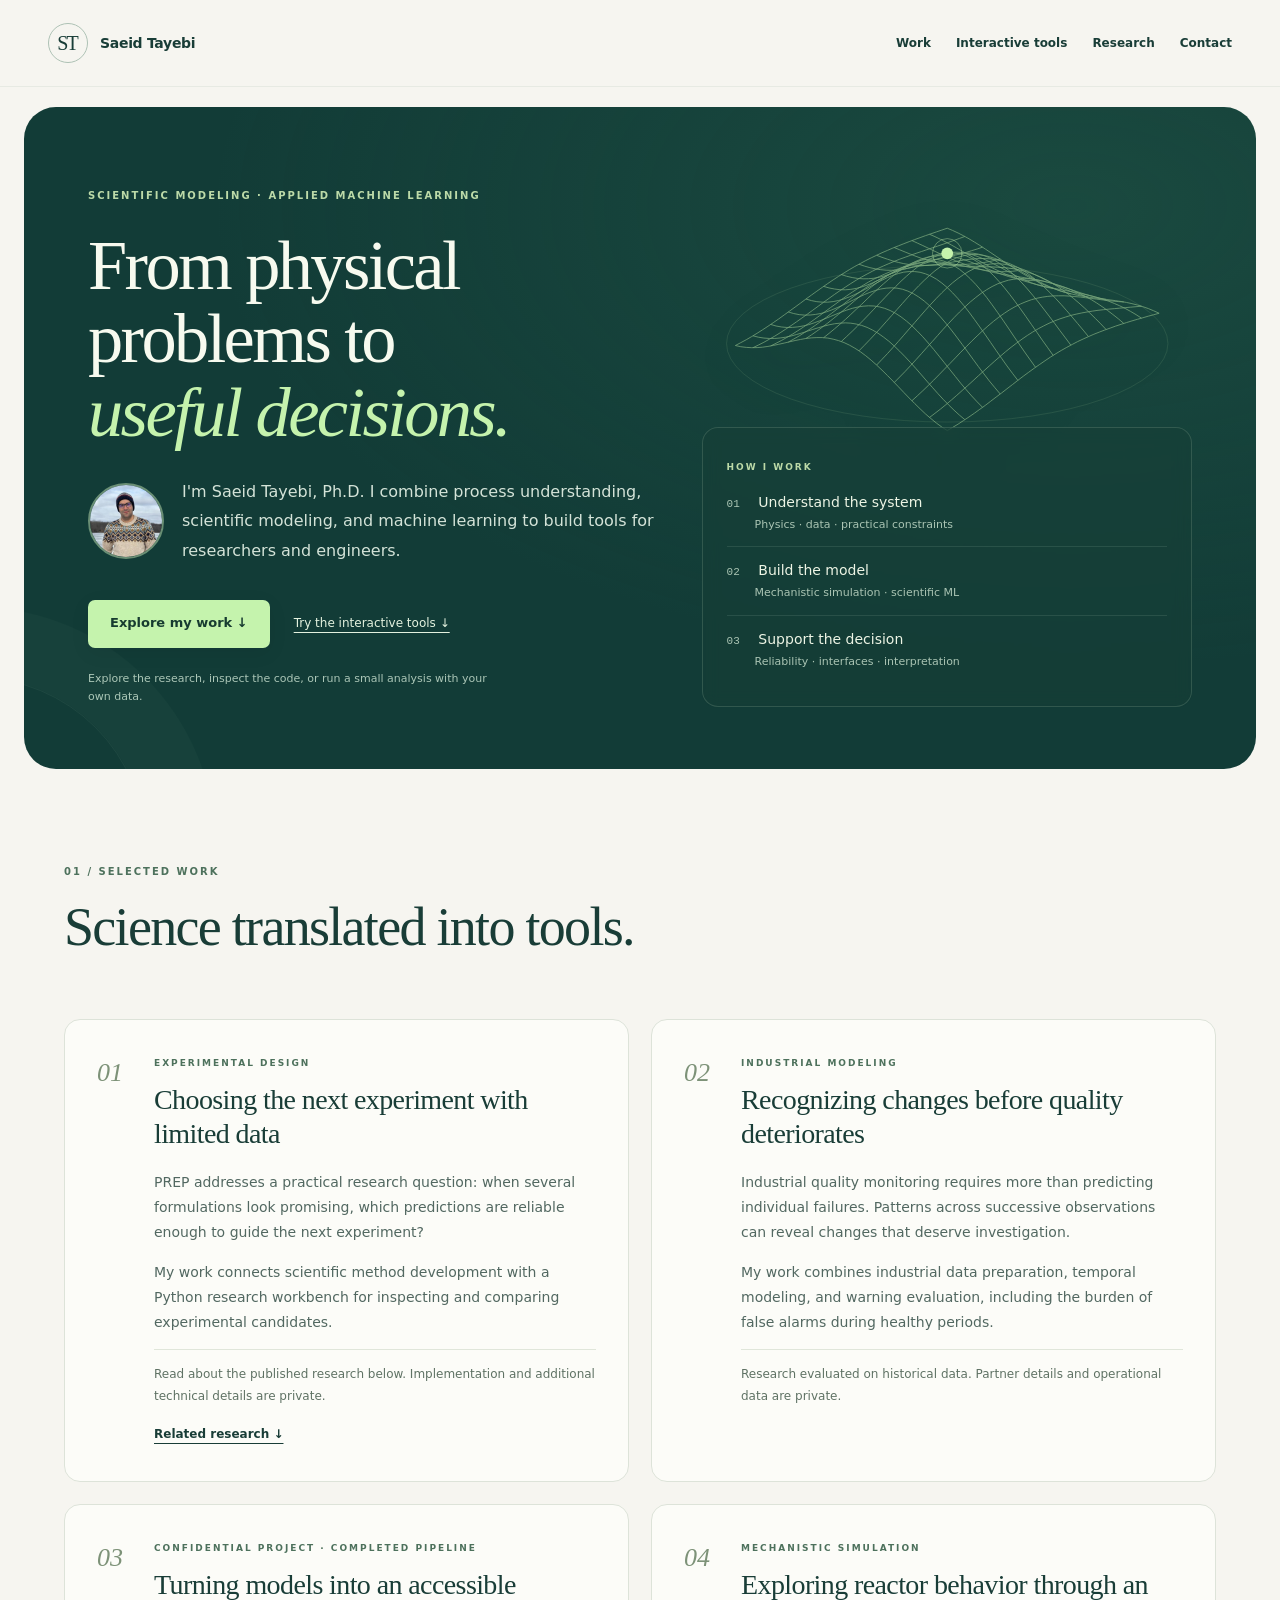
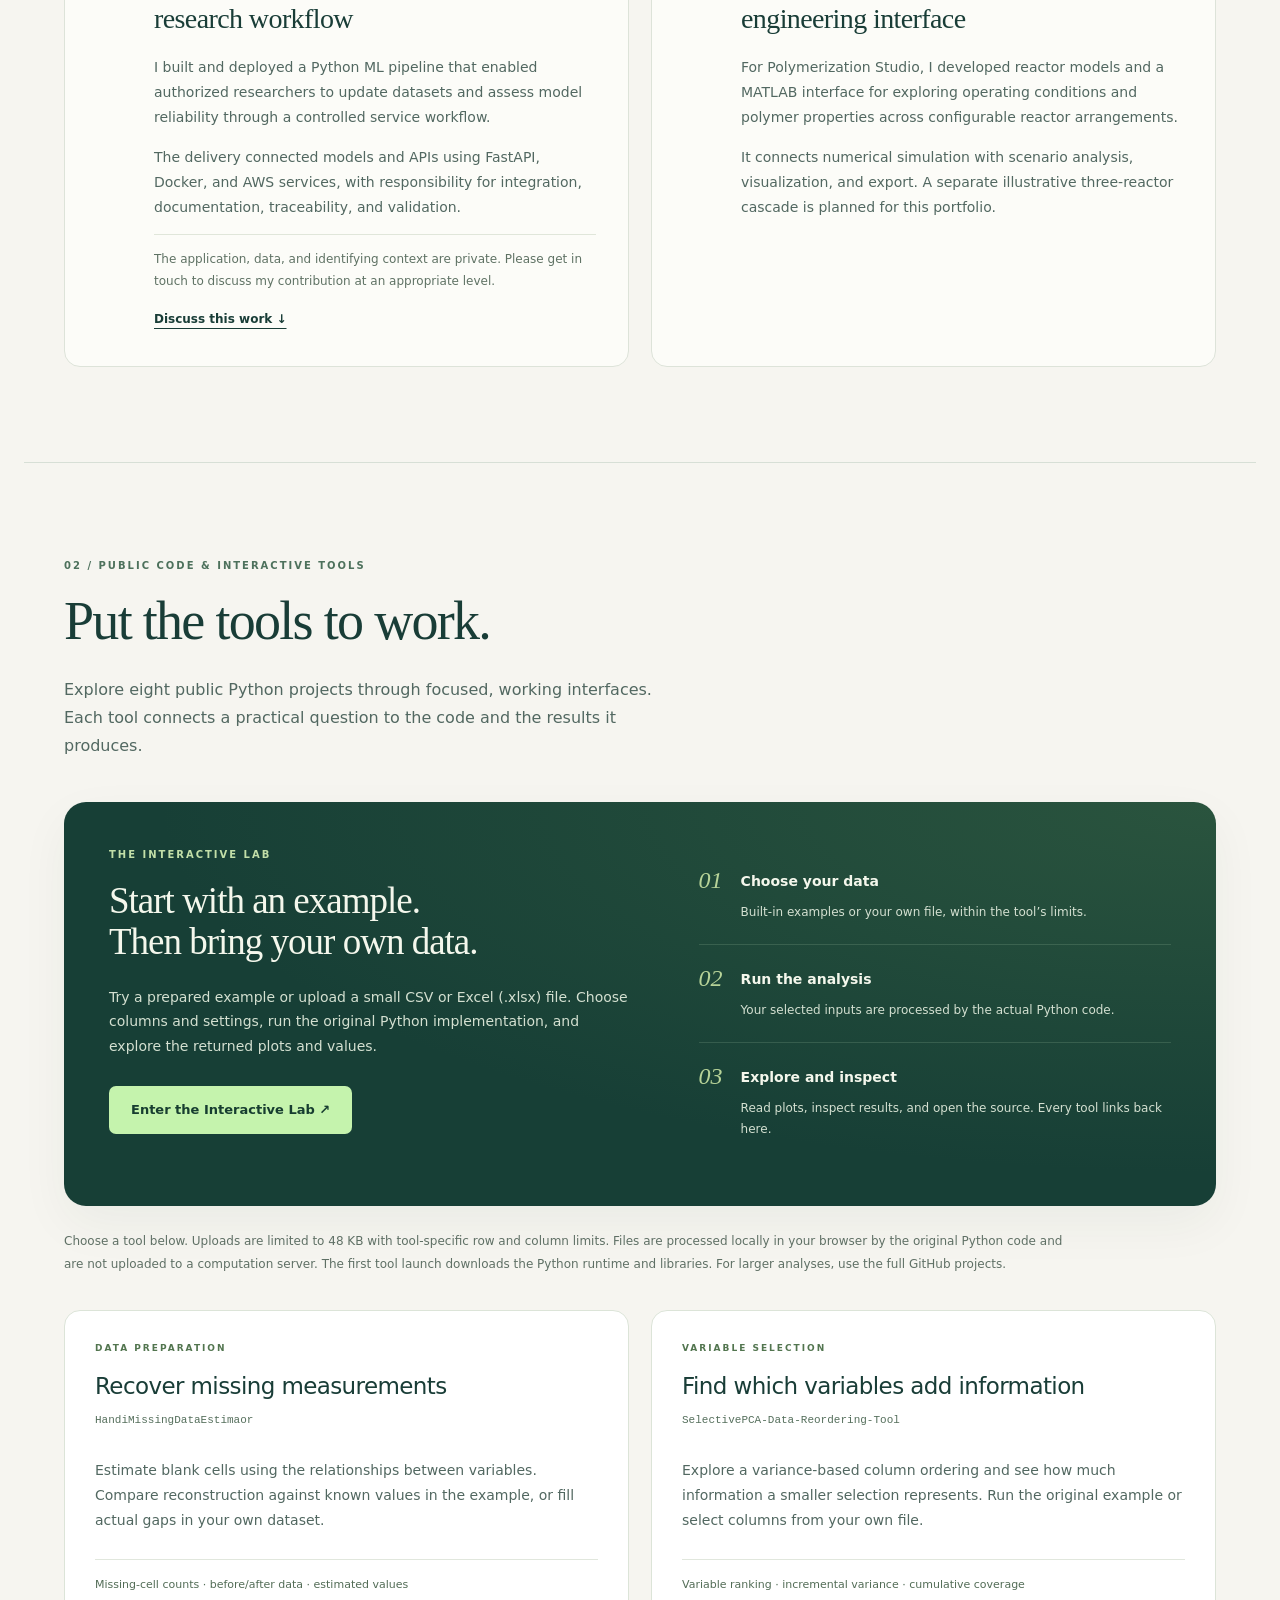
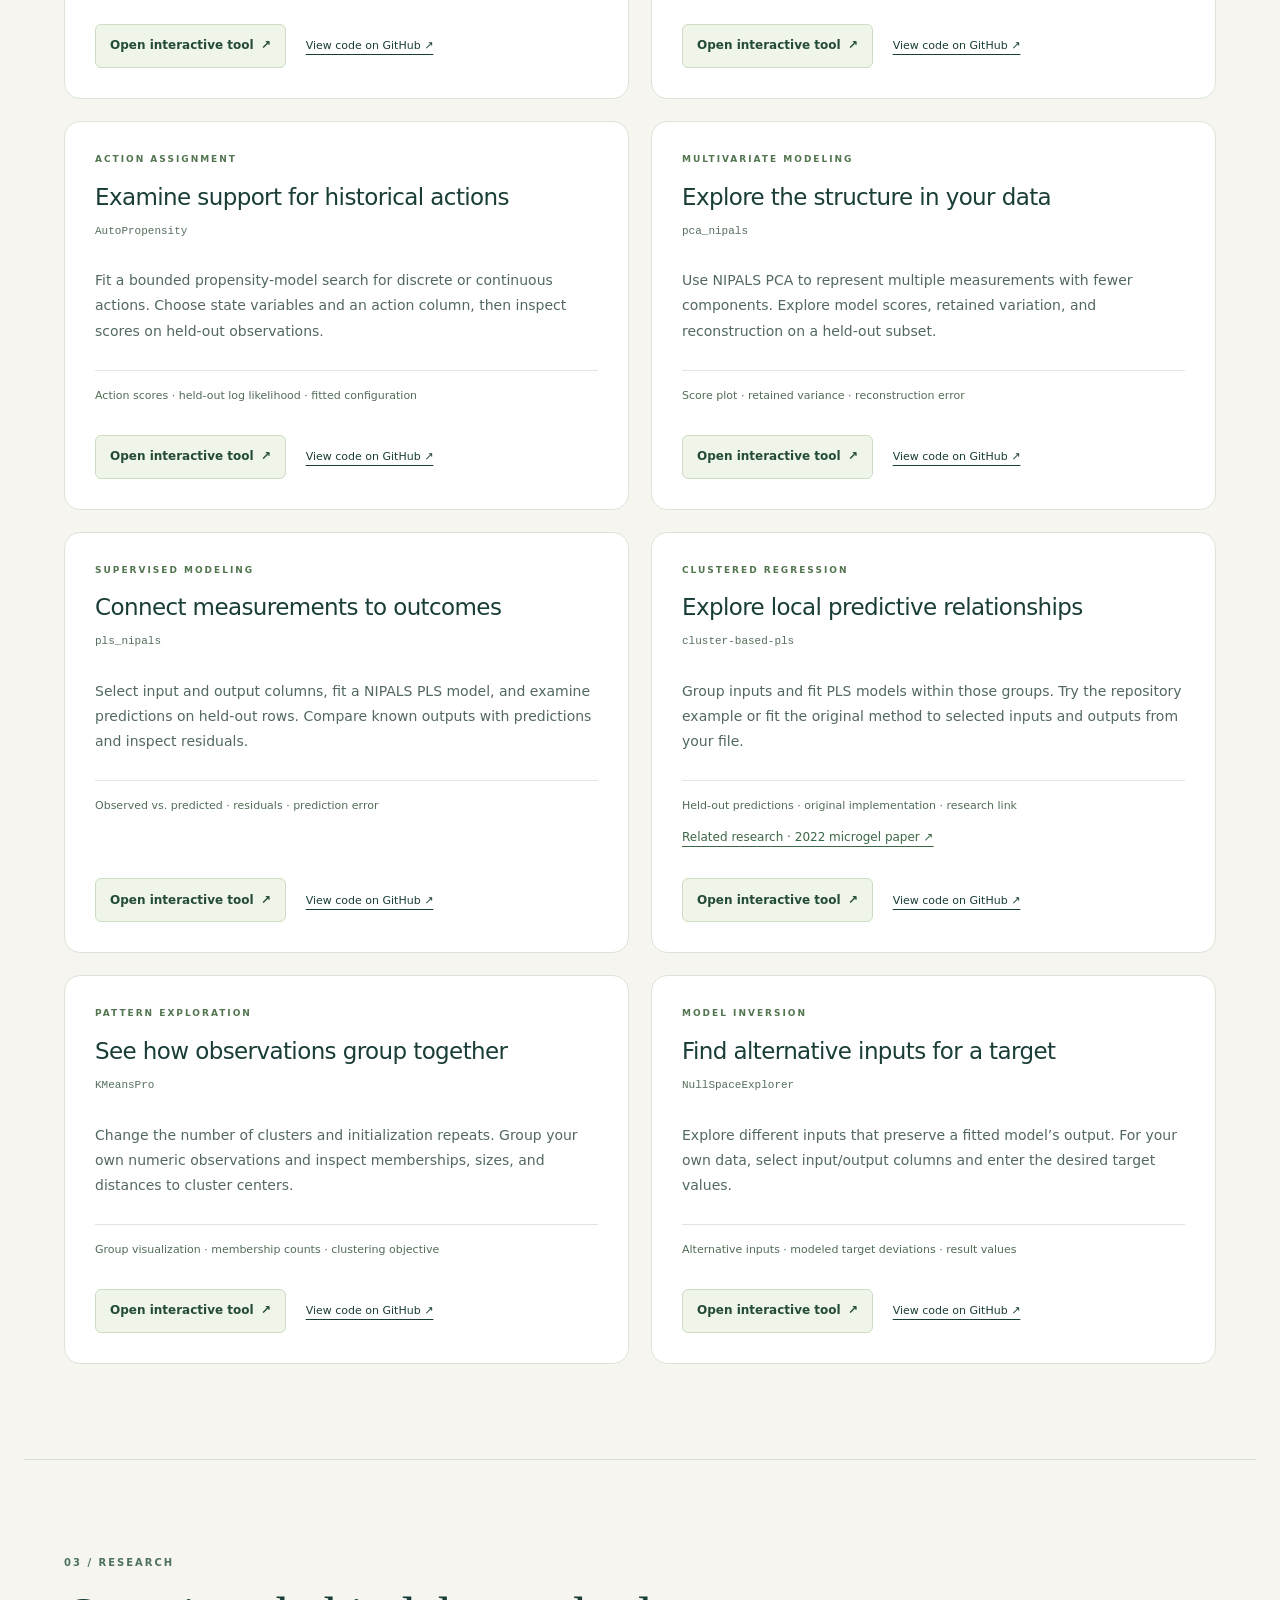
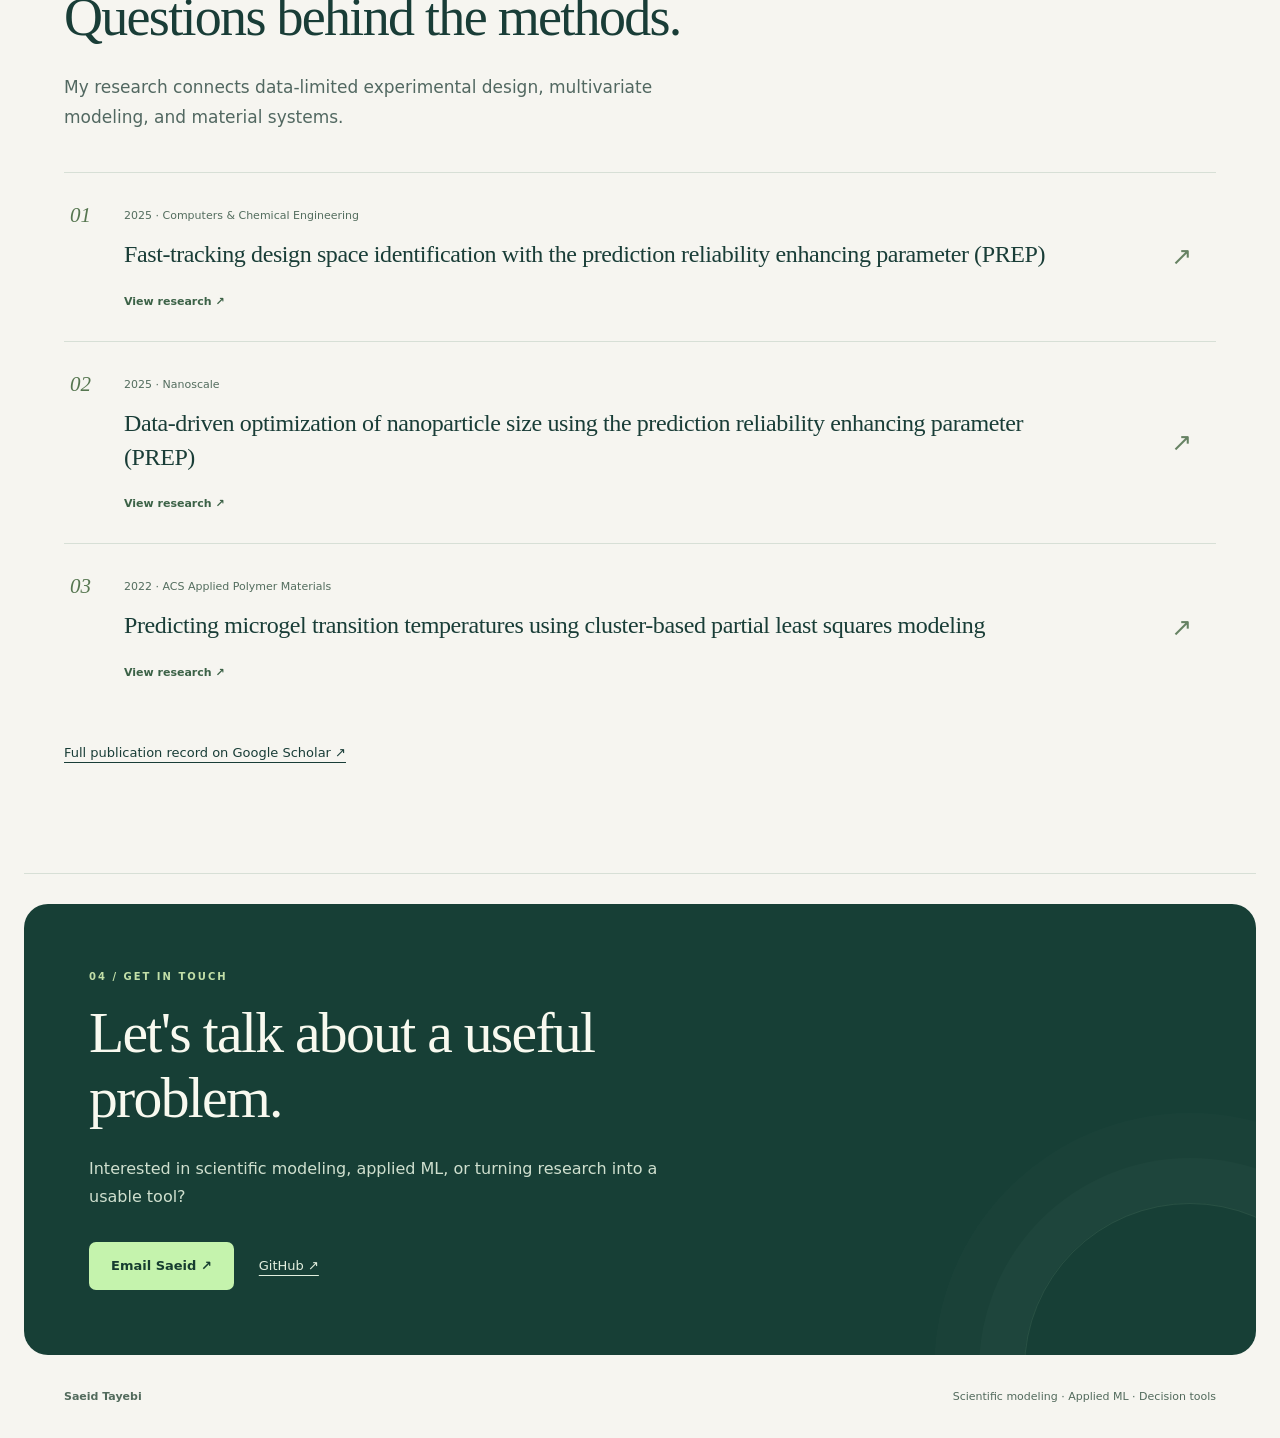
==== index.html @ c01d47ee "Publish portfolio and browser-powered interactive tools" ====
<!doctype html><html lang="en"><head><meta charset="utf-8"><meta name="viewport" content="width=device-width,initial-scale=1"><meta name="description" content="Saeid Tayebi — scientific modeling, applied machine learning, and tools for better research and engineering decisions."><title>Saeid Tayebi | Scientific modeling &amp; applied ML</title><link rel="canonical" href="https://saeid-tayebi.github.io/"><meta property="og:title" content="Saeid Tayebi | Scientific modeling &amp; applied ML"><meta property="og:description" content="Scientific modeling, applied machine learning, and interactive research tools."><meta property="og:image" content="https://saeid-tayebi.github.io/portrait.png"><meta property="og:type" content="website"><meta name="theme-color" content="#123c37"><link rel="stylesheet" href="style.css"><script src="design.js" defer></script></head><body><div class="reading-progress" aria-hidden="true"></div><a class="skip" href="#main">Skip to content</a><header><a class="wordmark" href="#"><span class="monogram">ST</span><span>Saeid Tayebi</span></a><nav aria-label="Main navigation"><a href="#work">Work</a><a href="#code">Interactive tools</a><a href="#research">Research</a><a href="#contact">Contact</a></nav></header><main id="main"><section class="hero"><div><p class="eyebrow">SCIENTIFIC MODELING · APPLIED MACHINE LEARNING</p><h1>From physical<br>problems to<br><em>useful decisions.</em></h1><div class="intro-with-photo"><img class="portrait" src="portrait.png" width="76" height="76" alt="Saeid Tayebi"><p class="intro">I'm Saeid Tayebi, Ph.D. I combine process understanding, scientific modeling, and machine learning to build tools for researchers and engineers.</p></div><div class="actions"><a class="button" href="#work">Explore my work ↓</a><a class="secondary-action" href="#code">Try the interactive tools ↓</a></div><p class="hero-detail">Explore the research, inspect the code, or run a small analysis with your own data.</p></div><div class="hero-visual"><svg class="model-art" viewBox="0 0 500 280" fill="none" aria-hidden="true"><ellipse cx="250" cy="180" rx="225" ry="80" stroke="currentColor" opacity=".10"/><g stroke="currentColor" stroke-width=".8" opacity=".55"><polyline points="250.0,62.4 244.5,64.3 238.9,66.2 233.4,68.1 227.8,70.0 222.3,72.0 216.8,74.0 211.2,76.1 205.7,78.2 200.2,80.4 194.6,82.6 189.1,85.0 183.5,87.4 178.0,90.0 172.5,92.6 166.9,95.4 161.4,98.4 155.8,101.4 150.3,104.6 144.8,108.0 139.2,111.5 133.7,115.1 128.2,118.8 122.6,122.7 117.1,126.6 111.5,130.6 106.0,134.6 100.5,138.7 94.9,142.8 89.4,146.8 83.8,150.8 78.3,154.8 72.8,158.6 67.2,162.4 61.7,166.0 56.2,169.5 50.6,172.9 45.1,176.1 39.5,179.1 34.0,182.0"/><polyline points="268.0,70.8 262.5,72.8 256.9,74.8 251.4,76.8 245.8,78.7 240.3,80.6 234.8,82.4 229.2,84.3 223.7,86.2 218.2,88.0 212.6,90.0 207.1,92.0 201.5,94.0 196.0,96.2 190.5,98.5 184.9,100.9 179.4,103.4 173.8,106.2 168.3,109.1 162.8,112.1 157.2,115.4 151.7,118.8 146.2,122.4 140.6,126.1 135.1,129.9 129.5,133.9 124.0,137.9 118.5,141.9 112.9,146.0 107.4,150.0 101.8,154.0 96.3,157.9 90.8,161.7 85.2,165.4 79.7,169.0 74.2,172.4 68.6,175.6 63.1,178.7 57.5,181.5 52.0,184.2"/><polyline points="286.0,81.7 280.5,83.6 274.9,85.3 269.4,87.0 263.8,88.5 258.3,89.9 252.8,91.2 247.2,92.5 241.7,93.6 236.2,94.8 230.6,96.0 225.1,97.2 219.5,98.4 214.0,99.8 208.5,101.3 202.9,102.9 197.4,104.7 191.8,106.8 186.3,109.1 180.8,111.6 175.2,114.3 169.7,117.3 164.2,120.6 158.6,124.0 153.1,127.6 147.5,131.4 142.0,135.3 136.5,139.4 130.9,143.4 125.4,147.5 119.8,151.6 114.3,155.6 108.8,159.5 103.2,163.3 97.7,166.9 92.2,170.4 86.6,173.7 81.1,176.8 75.5,179.7 70.0,182.4"/><polyline points="304.0,93.8 298.5,95.2 292.9,96.4 287.4,97.4 281.8,98.1 276.3,98.7 270.8,99.1 265.2,99.4 259.7,99.5 254.2,99.6 248.6,99.6 243.1,99.7 237.5,99.8 232.0,100.1 226.5,100.5 220.9,101.1 215.4,102.0 209.8,103.2 204.3,104.6 198.8,106.4 193.2,108.6 187.7,111.1 182.2,113.9 176.6,117.0 171.1,120.4 165.5,124.1 160.0,128.0 154.5,132.0 148.9,136.2 143.4,140.5 137.8,144.8 132.3,149.0 126.8,153.2 121.2,157.3 115.7,161.3 110.2,165.1 104.6,168.7 99.1,172.2 93.5,175.4 88.0,178.5"/><polyline points="322.0,105.6 316.5,106.3 310.9,106.7 305.4,106.7 299.8,106.5 294.3,106.0 288.8,105.3 283.2,104.4 277.7,103.4 272.2,102.2 266.6,101.0 261.1,99.9 255.5,98.8 250.0,97.9 244.5,97.1 238.9,96.7 233.4,96.5 227.8,96.8 222.3,97.5 216.8,98.5 211.2,100.1 205.7,102.1 200.2,104.5 194.6,107.4 189.1,110.7 183.5,114.3 178.0,118.3 172.5,122.5 166.9,126.9 161.4,131.5 155.8,136.2 150.3,140.9 144.8,145.6 139.2,150.2 133.7,154.7 128.2,159.1 122.6,163.3 117.1,167.3 111.5,171.2 106.0,174.8"/><polyline points="340.0,115.9 334.5,115.7 328.9,115.2 323.4,114.3 317.8,113.1 312.3,111.6 306.8,109.8 301.2,107.8 295.7,105.7 290.2,103.4 284.6,101.1 279.1,98.9 273.5,96.7 268.0,94.8 262.5,93.1 256.9,91.8 251.4,90.8 245.8,90.4 240.3,90.4 234.8,91.0 229.2,92.1 223.7,93.8 218.2,96.0 212.6,98.8 207.1,102.0 201.5,105.8 196.0,109.9 190.5,114.4 184.9,119.2 179.4,124.2 173.8,129.3 168.3,134.6 162.8,139.9 157.2,145.1 151.7,150.3 146.2,155.4 140.6,160.3 135.1,165.0 129.5,169.6 124.0,174.0"/><polyline points="358.0,123.8 352.5,122.9 346.9,121.6 341.4,120.0 335.8,118.0 330.3,115.7 324.8,113.2 319.2,110.4 313.7,107.5 308.2,104.5 302.6,101.5 297.1,98.6 291.5,95.8 286.0,93.3 280.5,91.1 274.9,89.2 269.4,87.9 263.8,87.0 258.3,86.8 252.8,87.1 247.2,88.1 241.7,89.7 236.2,91.9 230.6,94.7 225.1,98.1 219.5,102.1 214.0,106.5 208.5,111.3 202.9,116.4 197.4,121.9 191.8,127.5 186.3,133.3 180.8,139.1 175.2,145.0 169.7,150.8 164.2,156.5 158.6,162.1 153.1,167.5 147.5,172.8 142.0,177.9"/><polyline points="376.0,129.3 370.5,127.9 364.9,126.2 359.4,124.1 353.8,121.8 348.3,119.1 342.8,116.3 337.2,113.3 331.7,110.2 326.2,107.0 320.6,103.8 315.1,100.8 309.5,98.0 304.0,95.4 298.5,93.2 292.9,91.4 287.4,90.1 281.8,89.3 276.3,89.2 270.8,89.6 265.2,90.8 259.7,92.5 254.2,95.0 248.6,98.0 243.1,101.7 237.5,105.8 232.0,110.5 226.5,115.6 220.9,121.1 215.4,126.9 209.8,132.9 204.3,139.1 198.8,145.3 193.2,151.6 187.7,157.8 182.2,164.0 176.6,170.1 171.1,176.0 165.5,181.8 160.0,187.4"/><polyline points="394.0,132.7 388.5,131.2 382.9,129.5 377.4,127.5 371.8,125.2 366.3,122.8 360.8,120.2 355.2,117.5 349.7,114.8 344.2,112.0 338.6,109.4 333.1,106.8 327.5,104.5 322.0,102.5 316.5,100.8 310.9,99.6 305.4,98.8 299.8,98.5 294.3,98.9 288.8,99.8 283.2,101.3 277.7,103.5 272.2,106.3 266.6,109.7 261.1,113.6 255.5,118.0 250.0,122.9 244.5,128.2 238.9,133.9 233.4,139.8 227.8,146.0 222.3,152.3 216.8,158.7 211.2,165.1 205.7,171.5 200.2,177.8 194.6,184.1 189.1,190.2 183.5,196.1 178.0,201.9"/><polyline points="412.0,135.0 406.5,133.9 400.9,132.6 395.4,131.1 389.8,129.5 384.3,127.7 378.8,125.9 373.2,124.0 367.7,122.2 362.2,120.3 356.6,118.6 351.1,117.1 345.5,115.8 340.0,114.7 334.5,114.0 328.9,113.7 323.4,113.8 317.8,114.4 312.3,115.4 306.8,117.1 301.2,119.2 295.7,121.9 290.2,125.1 284.6,128.8 279.1,133.0 273.5,137.6 268.0,142.6 262.5,147.9 256.9,153.6 251.4,159.5 245.8,165.5 240.3,171.7 234.8,177.9 229.2,184.1 223.7,190.3 218.2,196.4 212.6,202.5 207.1,208.4 201.5,214.1 196.0,219.7"/><polyline points="430.0,137.6 424.5,137.2 418.9,136.7 413.4,136.1 407.8,135.4 402.3,134.7 396.8,134.0 391.2,133.3 385.7,132.6 380.2,132.1 374.6,131.6 369.1,131.3 363.5,131.3 358.0,131.4 352.5,131.9 346.9,132.7 341.4,133.8 335.8,135.3 330.3,137.3 324.8,139.6 319.2,142.4 313.7,145.5 308.2,149.1 302.6,153.1 297.1,157.4 291.5,162.1 286.0,167.0 280.5,172.2 274.9,177.6 269.4,183.2 263.8,188.8 258.3,194.6 252.8,200.3 247.2,206.0 241.7,211.7 236.2,217.3 230.6,222.8 225.1,228.1 219.5,233.3 214.0,238.3"/><polyline points="448.0,141.9 442.5,142.4 436.9,142.9 431.4,143.4 425.8,143.9 420.3,144.4 414.8,144.9 409.2,145.5 403.7,146.1 398.2,146.9 392.6,147.8 387.1,148.8 381.5,150.0 376.0,151.3 370.5,153.0 364.9,154.8 359.4,156.9 353.8,159.3 348.3,162.0 342.8,164.9 337.2,168.2 331.7,171.7 326.2,175.5 320.6,179.6 315.1,183.8 309.5,188.3 304.0,193.0 298.5,197.8 292.9,202.8 287.4,207.8 281.8,212.8 276.3,217.9 270.8,222.9 265.2,227.9 259.7,232.8 254.2,237.6 248.6,242.3 243.1,246.8 237.5,251.1 232.0,255.3"/><polyline points="466.0,149.1 460.5,150.6 454.9,152.1 449.4,153.7 443.8,155.3 438.3,156.9 432.8,158.6 427.2,160.4 421.7,162.2 416.2,164.2 410.6,166.2 405.1,168.3 399.5,170.5 394.0,172.9 388.5,175.4 382.9,178.0 377.4,180.9 371.8,183.9 366.3,187.0 360.8,190.3 355.2,193.8 349.7,197.5 344.2,201.3 338.6,205.2 333.1,209.2 327.5,213.3 322.0,217.5 316.5,221.8 310.9,226.1 305.4,230.4 299.8,234.6 294.3,238.8 288.8,243.0 283.2,247.0 277.7,251.0 272.2,254.8 266.6,258.5 261.1,262.1 255.5,265.5 250.0,268.7"/><polyline points="250.0,62.4 255.5,64.7 261.1,67.3 266.6,70.1 272.2,73.2 277.7,76.5 283.2,79.9 288.8,83.6 294.3,87.3 299.8,91.0 305.4,94.8 310.9,98.5 316.5,102.1 322.0,105.6 327.5,109.0 333.1,112.2 338.6,115.2 344.2,118.0 349.7,120.5 355.2,122.8 360.8,124.8 366.3,126.7 371.8,128.2 377.4,129.6 382.9,130.8 388.5,131.8 394.0,132.7 399.5,133.4 405.1,134.1 410.6,134.8 416.2,135.5 421.7,136.3 427.2,137.1 432.8,138.1 438.3,139.3 443.8,140.7 449.4,142.4 454.9,144.3 460.5,146.6 466.0,149.1"/><polyline points="232.0,68.6 237.5,71.0 243.1,73.7 248.6,76.5 254.2,79.5 259.7,82.6 265.2,85.8 270.8,89.0 276.3,92.1 281.8,95.3 287.4,98.3 292.9,101.3 298.5,104.1 304.0,106.7 309.5,109.2 315.1,111.4 320.6,113.5 326.2,115.5 331.7,117.2 337.2,118.8 342.8,120.2 348.3,121.5 353.8,122.7 359.4,123.8 364.9,124.9 370.5,125.9 376.0,126.9 381.5,128.0 387.1,129.1 392.6,130.4 398.2,131.7 403.7,133.2 409.2,135.0 414.8,136.9 420.3,139.1 425.8,141.5 431.4,144.2 436.9,147.2 442.5,150.5 448.0,154.1"/><polyline points="214.0,75.0 219.5,77.5 225.1,80.1 230.6,82.7 236.2,85.4 241.7,88.0 247.2,90.6 252.8,93.1 258.3,95.5 263.8,97.7 269.4,99.7 274.9,101.6 280.5,103.4 286.0,104.9 291.5,106.3 297.1,107.5 302.6,108.6 308.2,109.6 313.7,110.5 319.2,111.4 324.8,112.2 330.3,113.1 335.8,114.1 341.4,115.1 346.9,116.2 352.5,117.5 358.0,118.9 363.5,120.5 369.1,122.3 374.6,124.4 380.2,126.7 385.7,129.3 391.2,132.1 396.8,135.2 402.3,138.6 407.8,142.3 413.4,146.2 418.9,150.4 424.5,154.8 430.0,159.5"/><polyline points="196.0,82.1 201.5,84.4 207.1,86.7 212.6,88.9 218.2,91.1 223.7,93.1 229.2,94.8 234.8,96.4 240.3,97.8 245.8,98.9 251.4,99.8 256.9,100.5 262.5,101.0 268.0,101.3 273.5,101.5 279.1,101.6 284.6,101.7 290.2,101.8 295.7,101.9 301.2,102.1 306.8,102.5 312.3,103.0 317.8,103.8 323.4,104.9 328.9,106.3 334.5,108.0 340.0,110.0 345.5,112.4 351.1,115.1 356.6,118.2 362.2,121.7 367.7,125.4 373.2,129.5 378.8,134.0 384.3,138.7 389.8,143.6 395.4,148.9 400.9,154.3 406.5,159.9 412.0,165.7"/><polyline points="178.0,90.0 183.5,92.1 189.1,94.0 194.6,95.8 200.2,97.3 205.7,98.5 211.2,99.4 216.8,100.0 222.3,100.3 227.8,100.3 233.4,100.0 238.9,99.5 244.5,98.7 250.0,97.9 255.5,96.9 261.1,95.9 266.6,95.0 272.2,94.2 277.7,93.6 283.2,93.3 288.8,93.3 294.3,93.7 299.8,94.5 305.4,95.8 310.9,97.5 316.5,99.7 322.0,102.5 327.5,105.7 333.1,109.4 338.6,113.6 344.2,118.2 349.7,123.2 355.2,128.6 360.8,134.3 366.3,140.3 371.8,146.5 377.4,153.0 382.9,159.5 388.5,166.2 394.0,172.9"/><polyline points="160.0,99.1 165.5,101.0 171.1,102.6 176.6,103.8 182.2,104.7 187.7,105.2 193.2,105.3 198.8,105.0 204.3,104.3 209.8,103.3 215.4,101.9 220.9,100.3 226.5,98.5 232.0,96.6 237.5,94.6 243.1,92.8 248.6,91.1 254.2,89.6 259.7,88.5 265.2,87.8 270.8,87.6 276.3,87.9 281.8,88.8 287.4,90.3 292.9,92.4 298.5,95.2 304.0,98.7 309.5,102.7 315.1,107.3 320.6,112.5 326.2,118.2 331.7,124.3 337.2,130.8 342.8,137.6 348.3,144.7 353.8,151.9 359.4,159.3 364.9,166.8 370.5,174.2 376.0,181.6"/><polyline points="142.0,109.7 147.5,111.4 153.1,112.7 158.6,113.6 164.2,114.0 169.7,113.9 175.2,113.4 180.8,112.4 186.3,110.9 191.8,109.1 197.4,106.9 202.9,104.5 208.5,101.9 214.0,99.3 219.5,96.6 225.1,94.2 230.6,92.0 236.2,90.1 241.7,88.6 247.2,87.7 252.8,87.4 258.3,87.8 263.8,88.8 269.4,90.6 274.9,93.2 280.5,96.5 286.0,100.5 291.5,105.2 297.1,110.5 302.6,116.5 308.2,123.0 313.7,129.9 319.2,137.2 324.8,144.8 330.3,152.6 335.8,160.5 341.4,168.5 346.9,176.5 352.5,184.3 358.0,192.1"/><polyline points="124.0,121.7 129.5,123.3 135.1,124.4 140.6,125.1 146.2,125.2 151.7,124.7 157.2,123.8 162.8,122.3 168.3,120.4 173.8,118.1 179.4,115.5 184.9,112.7 190.5,109.7 196.0,106.7 201.5,103.7 207.1,101.0 212.6,98.6 218.2,96.6 223.7,95.1 229.2,94.2 234.8,93.9 240.3,94.4 245.8,95.7 251.4,97.8 256.9,100.7 262.5,104.3 268.0,108.8 273.5,113.9 279.1,119.7 284.6,126.1 290.2,133.0 295.7,140.4 301.2,148.1 306.8,156.1 312.3,164.2 317.8,172.4 323.4,180.6 328.9,188.6 334.5,196.5 340.0,204.2"/><polyline points="106.0,134.6 111.5,136.2 117.1,137.3 122.6,137.8 128.2,137.8 133.7,137.2 139.2,136.1 144.8,134.5 150.3,132.4 155.8,130.0 161.4,127.3 166.9,124.4 172.5,121.3 178.0,118.3 183.5,115.4 189.1,112.7 194.6,110.4 200.2,108.6 205.7,107.2 211.2,106.6 216.8,106.6 222.3,107.3 227.8,108.9 233.4,111.2 238.9,114.3 244.5,118.3 250.0,122.9 255.5,128.3 261.1,134.3 266.6,140.9 272.2,147.9 277.7,155.4 283.2,163.1 288.8,171.0 294.3,179.0 299.8,187.0 305.4,195.0 310.9,202.8 316.5,210.3 322.0,217.5"/><polyline points="88.0,147.8 93.5,149.4 99.1,150.5 104.6,151.0 110.2,150.9 115.7,150.3 121.2,149.3 126.8,147.7 132.3,145.7 137.8,143.4 143.4,140.9 148.9,138.2 154.5,135.4 160.0,132.7 165.5,130.1 171.1,127.8 176.6,125.9 182.2,124.4 187.7,123.5 193.2,123.2 198.8,123.5 204.3,124.6 209.8,126.5 215.4,129.1 220.9,132.5 226.5,136.6 232.0,141.4 237.5,146.8 243.1,152.8 248.6,159.3 254.2,166.2 259.7,173.4 265.2,180.8 270.8,188.4 276.3,196.0 281.8,203.5 287.4,210.9 292.9,218.1 298.5,224.9 304.0,231.4"/><polyline points="70.0,160.5 75.5,162.1 81.1,163.1 86.6,163.6 92.2,163.5 97.7,163.0 103.2,162.0 108.8,160.7 114.3,158.9 119.8,156.9 125.4,154.7 130.9,152.4 136.5,150.1 142.0,147.9 147.5,145.9 153.1,144.1 158.6,142.8 164.2,141.9 169.7,141.5 175.2,141.7 180.8,142.6 186.3,144.1 191.8,146.3 197.4,149.2 202.9,152.8 208.5,157.1 214.0,161.9 219.5,167.3 225.1,173.1 230.6,179.4 236.2,186.0 241.7,192.8 247.2,199.7 252.8,206.7 258.3,213.6 263.8,220.5 269.4,227.1 274.9,233.4 280.5,239.4 286.0,245.0"/><polyline points="52.0,172.1 57.5,173.5 63.1,174.4 68.6,174.8 74.2,174.8 79.7,174.3 85.2,173.5 90.8,172.3 96.3,170.8 101.8,169.2 107.4,167.4 112.9,165.6 118.5,163.9 124.0,162.3 129.5,160.9 135.1,159.8 140.6,159.2 146.2,158.9 151.7,159.2 157.2,160.1 162.8,161.5 168.3,163.5 173.8,166.2 179.4,169.4 184.9,173.3 190.5,177.6 196.0,182.5 201.5,187.8 207.1,193.5 212.6,199.4 218.2,205.6 223.7,211.9 229.2,218.3 234.8,224.6 240.3,230.8 245.8,236.8 251.4,242.5 256.9,247.9 262.5,253.0 268.0,257.6"/><polyline points="34.0,182.0 39.5,183.2 45.1,183.9 50.6,184.2 56.2,184.1 61.7,183.7 67.2,182.9 72.8,181.9 78.3,180.7 83.8,179.5 89.4,178.2 94.9,176.9 100.5,175.8 106.0,174.8 111.5,174.2 117.1,173.9 122.6,173.9 128.2,174.4 133.7,175.5 139.2,177.0 144.8,179.0 150.3,181.6 155.8,184.7 161.4,188.3 166.9,192.4 172.5,197.0 178.0,201.9 183.5,207.1 189.1,212.6 194.6,218.2 200.2,224.0 205.7,229.8 211.2,235.5 216.8,241.1 222.3,246.5 227.8,251.7 233.4,256.5 238.9,261.0 244.5,265.1 250.0,268.7"/></g><circle cx="250" cy="88" r="6" fill="currentColor"/><circle cx="250" cy="88" r="15" stroke="currentColor" opacity=".4"/></svg><div class="diagram" aria-label="A workflow connecting physical systems, models and decisions"><span class="eyebrow">HOW I WORK</span><div>01 <strong>Understand the system</strong><small>Physics · data · practical constraints</small></div><div>02 <strong>Build the model</strong><small>Mechanistic simulation · scientific ML</small></div><div>03 <strong>Support the decision</strong><small>Reliability · interfaces · interpretation</small></div></div></div></section><section id="work"><div class="section-head"><p class="eyebrow">01 / SELECTED WORK</p><h2>Science translated into tools.</h2></div><article class="case"><div class="case-number">01</div><div><p class="eyebrow">EXPERIMENTAL DESIGN</p><h3>Choosing the next experiment with limited data</h3><p>PREP addresses a practical research question: when several formulations look promising, which predictions are reliable enough to guide the next experiment?</p><p>My work connects scientific method development with a Python research workbench for inspecting and comparing experimental candidates.</p><p class="note">Read about the published research below. Implementation and additional technical details are private.</p><a href="#research">Related research ↓</a></div></article><article class="case"><div class="case-number">02</div><div><p class="eyebrow">INDUSTRIAL MODELING</p><h3>Recognizing changes before quality deteriorates</h3><p>Industrial quality monitoring requires more than predicting individual failures. Patterns across successive observations can reveal changes that deserve investigation.</p><p>My work combines industrial data preparation, temporal modeling, and warning evaluation, including the burden of false alarms during healthy periods.</p><p class="note">Research evaluated on historical data. Partner details and operational data are private.</p></div></article><article class="case"><div class="case-number">03</div><div><p class="eyebrow">CONFIDENTIAL PROJECT · COMPLETED PIPELINE</p><h3>Turning models into an accessible research workflow</h3><p>I built and deployed a Python ML pipeline that enabled authorized researchers to update datasets and assess model reliability through a controlled service workflow.</p><p>The delivery connected models and APIs using FastAPI, Docker, and AWS services, with responsibility for integration, documentation, traceability, and validation.</p><p class="note">The application, data, and identifying context are private. Please get in touch to discuss my contribution at an appropriate level.</p><a href="#contact">Discuss this work ↓</a></div></article><article class="case"><div class="case-number">04</div><div><p class="eyebrow">MECHANISTIC SIMULATION</p><h3>Exploring reactor behavior through an engineering interface</h3><p>For Polymerization Studio, I developed reactor models and a MATLAB interface for exploring operating conditions and polymer properties across configurable reactor arrangements.</p><p>It connects numerical simulation with scenario analysis, visualization, and export. A separate illustrative three-reactor cascade is planned for this portfolio.</p></div></article></section><section id="code">
<div class="section-head"><p class="eyebrow">02 / PUBLIC CODE & INTERACTIVE TOOLS</p><h2>Put the tools to work.</h2><p>Explore eight public Python projects through focused, working interfaces. Each tool connects a practical question to the code and the results it produces.</p></div>
<div class="lab-intro"><div><p class="eyebrow">THE INTERACTIVE LAB</p><h3>Start with an example.<br>Then bring your own data.</h3><p>Try a prepared example or upload a small CSV or Excel (.xlsx) file. Choose columns and settings, run the original Python implementation, and explore the returned plots and values.</p><a class="button" href="lab.html?tool=missing">Enter the Interactive Lab ↗</a></div><ol class="lab-steps"><li><span>01</span><div><strong>Choose your data</strong><p>Built-in examples or your own file, within the tool’s limits.</p></div></li><li><span>02</span><div><strong>Run the analysis</strong><p>Your selected inputs are processed by the actual Python code.</p></div></li><li><span>03</span><div><strong>Explore and inspect</strong><p>Read plots, inspect results, and open the source. Every tool links back here.</p></div></li></ol></div>
<p class="tools-guidance">Choose a tool below. Uploads are limited to 48 KB with tool-specific row and column limits. Files are processed locally in your browser by the original Python code and are not uploaded to a computation server. The first tool launch downloads the Python runtime and libraries. For larger analyses, use the full GitHub projects.</p>
<div class="repo-grid"><article class="repo" id="tool-missing">
 <span class="eyebrow">DATA PREPARATION</span><h3>Recover missing measurements</h3>
 <p class="repo-name">HandiMissingDataEstimaor</p><p>Estimate blank cells using the relationships between variables. Compare reconstruction against known values in the example, or fill actual gaps in your own dataset.</p>
 <p class="tool-outputs">Missing-cell counts · before/after data · estimated values</p>
 <div class="repo-actions"><a class="demo-link" href="lab.html?tool=missing">Open interactive tool <span aria-hidden="true">↗</span><span class="sr-only">: HandiMissingDataEstimaor</span></a>
 <a class="repo-source" href="https://github.com/Saeid-Tayebi/HandiMissingDataEstimaor">View code on GitHub ↗</a></div></article><article class="repo" id="tool-ordering">
 <span class="eyebrow">VARIABLE SELECTION</span><h3>Find which variables add information</h3>
 <p class="repo-name">SelectivePCA-Data-Reordering-Tool</p><p>Explore a variance-based column ordering and see how much information a smaller selection represents. Run the original example or select columns from your own file.</p>
 <p class="tool-outputs">Variable ranking · incremental variance · cumulative coverage</p>
 <div class="repo-actions"><a class="demo-link" href="lab.html?tool=ordering">Open interactive tool <span aria-hidden="true">↗</span><span class="sr-only">: SelectivePCA-Data-Reordering-Tool</span></a>
 <a class="repo-source" href="https://github.com/Saeid-Tayebi/SelectivePCA-Data-Reordering-Tool">View code on GitHub ↗</a></div></article><article class="repo" id="tool-propensity">
 <span class="eyebrow">ACTION ASSIGNMENT</span><h3>Examine support for historical actions</h3>
 <p class="repo-name">AutoPropensity</p><p>Fit a bounded propensity-model search for discrete or continuous actions. Choose state variables and an action column, then inspect scores on held-out observations.</p>
 <p class="tool-outputs">Action scores · held-out log likelihood · fitted configuration</p>
 <div class="repo-actions"><a class="demo-link" href="lab.html?tool=propensity">Open interactive tool <span aria-hidden="true">↗</span><span class="sr-only">: AutoPropensity</span></a>
 <a class="repo-source" href="https://github.com/Saeid-Tayebi/AutoPropensity">View code on GitHub ↗</a></div></article><article class="repo" id="tool-pca">
 <span class="eyebrow">MULTIVARIATE MODELING</span><h3>Explore the structure in your data</h3>
 <p class="repo-name">pca_nipals</p><p>Use NIPALS PCA to represent multiple measurements with fewer components. Explore model scores, retained variation, and reconstruction on a held-out subset.</p>
 <p class="tool-outputs">Score plot · retained variance · reconstruction error</p>
 <div class="repo-actions"><a class="demo-link" href="lab.html?tool=pca">Open interactive tool <span aria-hidden="true">↗</span><span class="sr-only">: pca_nipals</span></a>
 <a class="repo-source" href="https://github.com/Saeid-Tayebi/pca_nipals">View code on GitHub ↗</a></div></article><article class="repo" id="tool-pls">
 <span class="eyebrow">SUPERVISED MODELING</span><h3>Connect measurements to outcomes</h3>
 <p class="repo-name">pls_nipals</p><p>Select input and output columns, fit a NIPALS PLS model, and examine predictions on held-out rows. Compare known outputs with predictions and inspect residuals.</p>
 <p class="tool-outputs">Observed vs. predicted · residuals · prediction error</p>
 <div class="repo-actions"><a class="demo-link" href="lab.html?tool=pls">Open interactive tool <span aria-hidden="true">↗</span><span class="sr-only">: pls_nipals</span></a>
 <a class="repo-source" href="https://github.com/Saeid-Tayebi/pls_nipals">View code on GitHub ↗</a></div></article><article class="repo" id="tool-clusterpls">
 <span class="eyebrow">CLUSTERED REGRESSION</span><h3>Explore local predictive relationships</h3>
 <p class="repo-name">cluster-based-pls</p><p>Group inputs and fit PLS models within those groups. Try the repository example or fit the original method to selected inputs and outputs from your file.</p>
 <p class="tool-outputs">Held-out predictions · original implementation · research link</p><a class="paper-reference" href="https://scholar.google.ca/citations?view_op=view_citation&amp;hl=en&amp;user=KbM2tm4AAAAJ&amp;citation_for_view=KbM2tm4AAAAJ:d1gkVwhDpl0C">Related research · 2022 microgel paper ↗</a>
 <div class="repo-actions"><a class="demo-link" href="lab.html?tool=clusterpls">Open interactive tool <span aria-hidden="true">↗</span><span class="sr-only">: cluster-based-pls</span></a>
 <a class="repo-source" href="https://github.com/Saeid-Tayebi/cluster-based-pls">View code on GitHub ↗</a></div></article><article class="repo" id="tool-clusters">
 <span class="eyebrow">PATTERN EXPLORATION</span><h3>See how observations group together</h3>
 <p class="repo-name">KMeansPro</p><p>Change the number of clusters and initialization repeats. Group your own numeric observations and inspect memberships, sizes, and distances to cluster centers.</p>
 <p class="tool-outputs">Group visualization · membership counts · clustering objective</p>
 <div class="repo-actions"><a class="demo-link" href="lab.html?tool=clusters">Open interactive tool <span aria-hidden="true">↗</span><span class="sr-only">: KMeansPro</span></a>
 <a class="repo-source" href="https://github.com/Saeid-Tayebi/KMeansPro">View code on GitHub ↗</a></div></article><article class="repo" id="tool-nullspace">
 <span class="eyebrow">MODEL INVERSION</span><h3>Find alternative inputs for a target</h3>
 <p class="repo-name">NullSpaceExplorer</p><p>Explore different inputs that preserve a fitted model’s output. For your own data, select input/output columns and enter the desired target values.</p>
 <p class="tool-outputs">Alternative inputs · modeled target deviations · result values</p>
 <div class="repo-actions"><a class="demo-link" href="lab.html?tool=nullspace">Open interactive tool <span aria-hidden="true">↗</span><span class="sr-only">: NullSpaceExplorer</span></a>
 <a class="repo-source" href="https://github.com/Saeid-Tayebi/NullSpaceExplorer">View code on GitHub ↗</a></div></article></div>
</section><section id="research"><p class="eyebrow">03 / RESEARCH</p><h2>Questions behind the methods.</h2><p class="research-intro">My research connects data-limited experimental design, multivariate modeling, and material systems.</p><a class="paper" href="https://scholar.google.com/citations?view_op=view_citation&hl=en&user=KbM2tm4AAAAJ&citation_for_view=KbM2tm4AAAAJ:zYLM7Y9cAGgC"><span class="paper-index" aria-hidden="true">01</span><span>2025 · Computers & Chemical Engineering</span><h3>Fast-tracking design space identification with the prediction reliability enhancing parameter (PREP)</h3><b>View research ↗</b></a><a class="paper" href="https://scholar.google.com/citations?view_op=view_citation&hl=en&user=KbM2tm4AAAAJ&citation_for_view=KbM2tm4AAAAJ:Y0pCki6q_DkC"><span class="paper-index" aria-hidden="true">02</span><span>2025 · Nanoscale</span><h3>Data-driven optimization of nanoparticle size using the prediction reliability enhancing parameter (PREP)</h3><b>View research ↗</b></a><a class="paper" href="https://scholar.google.com/citations?view_op=view_citation&hl=en&user=KbM2tm4AAAAJ&citation_for_view=KbM2tm4AAAAJ:d1gkVwhDpl0C"><span class="paper-index" aria-hidden="true">03</span><span>2022 · ACS Applied Polymer Materials</span><h3>Predicting microgel transition temperatures using cluster-based partial least squares modeling</h3><b>View research ↗</b></a><p><a href="https://scholar.google.com/citations?user=KbM2tm4AAAAJ&hl=en">Full publication record on Google Scholar ↗</a></p></section><section id="contact" class="contact"><p class="eyebrow">04 / GET IN TOUCH</p><h2>Let's talk about a useful problem.</h2><p>Interested in scientific modeling, applied ML, or turning research into a usable tool?</p><a class="button" href="mailto:tayebis@mcmaster.ca">Email Saeid ↗</a><a href="https://github.com/saeid-tayebi">GitHub ↗</a></section></main><footer><span>Saeid Tayebi</span><span>Scientific modeling · Applied ML · Decision tools</span></footer></body></html>
---- style.css ----
:root{--ink:#193d37;--muted:#526861;--paper:#f6f5f0;--line:#d7dfd6;--mint:#c5f3ad;--green:#184c42;--radius:24px}*{box-sizing:border-box}html{scroll-padding-top:115px}body{margin:0;background:var(--paper);color:var(--ink);font:16px/1.75 system-ui,-apple-system,BlinkMacSystemFont,sans-serif;-webkit-font-smoothing:antialiased}a{color:inherit;text-underline-offset:5px;text-decoration-thickness:1px}a:hover{color:#2d7052}a:focus-visible,button:focus-visible{outline:3px solid #b77036;outline-offset:5px;border-radius:3px}::selection{background:#c5f3ad;color:#153d35}.reading-progress{position:fixed;z-index:20;top:0;left:0;height:3px;width:var(--progress,0%);background:#407d5b;pointer-events:none}.skip{position:fixed;left:-9999px;top:10px;z-index:30}.skip:focus{left:20px;background:white;padding:12px 20px}.sr-only{position:absolute;width:1px;height:1px;overflow:hidden;clip:rect(0,0,0,0);white-space:nowrap}header{position:sticky;top:0;z-index:10;background:#f6f5f0f2;backdrop-filter:blur(16px);display:flex;align-items:center;justify-content:space-between;max-width:1320px;padding:21px 48px;margin:auto;gap:28px;border-bottom:1px solid #d7dfd680}header a{text-decoration:none}.wordmark{display:flex;gap:12px;align-items:center;white-space:nowrap;font-size:14px;font-weight:650;letter-spacing:-.3px}.monogram{display:grid;place-items:center;border:1px solid #adc1b4;border-radius:50%;width:40px;height:40px;font:20px Georgia,serif;letter-spacing:-2px;padding-right:2px}nav{display:flex;gap:25px}nav a{font-size:12px;font-weight:550;min-height:44px;display:flex;align-items:center;position:relative}nav a::after{content:'';height:2px;background:#366b4c;position:absolute;bottom:5px;left:0;right:100%;transition:right .2s}nav a:hover::after,nav a[aria-current]::after{right:0}main{max-width:1320px;padding:20px 24px 0;margin:auto}.hero{border-radius:32px;background:radial-gradient(ellipse at 85% 15%,#2b665150,transparent 58%),#123c37;color:#f7faef;padding:80px 64px 62px;display:grid;grid-template-columns:1.2fr 1fr;gap:25px;align-items:center;overflow:hidden;position:relative}.hero::before{content:'';position:absolute;width:340px;height:340px;border:1px solid #b9e3c011;border-radius:50%;left:-220px;bottom:-250px;box-shadow:0 0 0 70px #b9e3c006;pointer-events:none}.eyebrow{font:650 10px/1.65 system-ui,sans-serif;letter-spacing:2px;color:#4d715c;margin:0 0 16px}.hero .eyebrow{color:#bcdaa8;font-size:10px}h1,h2,h3{font-weight:500;line-height:1.15;letter-spacing:-.8px}h1{font:normal clamp(46px,5.5vw,76px)/1.04 Georgia,serif;letter-spacing:-2.6px;margin:25px 0 28px}h1 em{font-weight:400;color:var(--mint)}h2{font:normal clamp(34px,4.3vw,54px)/1.12 Georgia,serif;letter-spacing:-1.7px;margin:14px 0 25px}h3{font-size:24px}.intro{font-size:16px;line-height:1.85;max-width:510px;color:#d4e3d8}.actions{display:flex;gap:24px;align-items:center;flex-wrap:wrap;margin-top:34px}.button{display:inline-flex;min-height:48px;align-items:center;justify-content:center;background:var(--ink);color:white;padding:12px 22px;border-radius:7px;font-size:13px;font-weight:600;text-decoration:none;transition:background .2s,transform .2s}.button:hover{background:#2d634d;color:white;transform:translateY(-2px)}.hero .button{background:var(--mint);color:#173b30;box-shadow:0 5px 20px #0001}.hero .button:hover{background:#d7ffc7}.secondary-action{color:#e4f2df;font-size:12px;min-height:44px;display:flex;align-items:center}.secondary-action:hover{color:var(--mint)}.hero-detail{font-size:11px;line-height:1.7;color:#abc6b7;margin:22px 0 0;max-width:420px}.hero-visual{align-self:stretch;display:flex;flex-direction:column;justify-content:center;min-width:0}.model-art{width:100%;height:auto;color:#c5f3ad;filter:drop-shadow(0 14px 25px #071f1a90);margin:-20px 0 -15px}.diagram{border:1px solid #c8e0c42a;border-radius:16px;padding:23px 24px;background:#163f3680;backdrop-filter:blur(8px)}.diagram>.eyebrow{font-size:9px;margin-bottom:8px}.diagram>div{font:11px/1.4 ui-monospace,monospace;color:#abc5b4;border-bottom:1px solid #b4d5be20;padding:13px 0}.diagram>div:last-child{border:0}.diagram strong{font:500 14px/1.5 system-ui,sans-serif;color:#edf5e5;margin-left:12px}.diagram small{display:block;font:11px/1.6 system-ui,sans-serif;padding-left:28px;color:#abc5b4;margin-top:3px}main>section:not(.hero){padding:95px 40px;border-bottom:1px solid var(--line)}.section-head{max-width:720px;margin-bottom:42px}.section-head>p:not(.eyebrow){color:var(--muted);max-width:620px;font-size:16px}.case{position:relative;margin:0;padding:34px 32px;background:#fcfcf8;border:1px solid #dde3d9;border-radius:16px;display:grid;grid-template-columns:42px minmax(0,1fr);gap:15px;max-width:none;transition:border-color .2s,box-shadow .2s}.case-number{font:italic 26px Georgia,serif;color:#7d9278;padding-top:4px}.case h3{font:normal 28px/1.2 Georgia,serif;letter-spacing:-.6px;margin:0 0 20px}.case p{font-size:14px;color:var(--muted);line-height:1.8}.case .eyebrow{font-size:9px;color:#4d715c;line-height:1.5;margin-top:3px;margin-bottom:12px}.case .note{font-size:12px;color:#5f7264;padding-top:14px;border-top:1px solid #e0e6da}.case a{font-size:12px;font-weight:650}.case:hover{border-color:#abc0a3;box-shadow:0 8px 28px #183b2a06}#work{display:grid;grid-template-columns:1fr 1fr;gap:22px}#work>.section-head{grid-column:1/-1;margin-bottom:15px}.lab-intro{background:radial-gradient(ellipse at 100% 0,#47744a66,transparent 65%),#173f36;color:#f4f7ec;display:grid;grid-template-columns:1.1fr 1fr;gap:70px;padding:45px;border-radius:22px;margin:0 0 24px;box-shadow:0 18px 50px #1437270d}.lab-intro h3{font:normal 37px/1.12 Georgia,serif;letter-spacing:-1px;margin:15px 0 22px}.lab-intro .eyebrow{color:#c2dfa8}.lab-intro p:not(.eyebrow){font-size:14px;color:#d4e0d1}.lab-intro .button{background:var(--mint);color:#173d30;margin-top:14px}.lab-steps{list-style:none;padding:0;margin:0;align-self:center}.lab-steps li{display:flex;gap:18px;padding:20px 0;border-bottom:1px solid #b6d4b62c}.lab-steps li:last-child{border:0}.lab-steps li>span{font:italic 24px Georgia,serif;color:#b7d398}.lab-steps strong{font-size:14px;font-weight:600}.lab-steps p{font-size:12px!important;margin:7px 0 0;line-height:1.8}.tools-guidance{font-size:12px;color:#5f7065;margin:0 0 35px;max-width:1000px;line-height:1.9}.repo-grid{display:grid;grid-template-columns:1fr 1fr;gap:22px}.repo{background:#fff;border:1px solid #dce4d8;padding:30px;border-radius:16px;display:flex;flex-direction:column;min-width:0;transition:transform .2s,border-color .2s,box-shadow .2s;scroll-margin-top:120px;position:relative}.repo:hover{transform:translateY(-4px);border-color:#a6bd9e;box-shadow:0 15px 35px #163b2b0a}.repo:target{outline:3px solid #a7c891;outline-offset:4px}.repo h3{font-size:23px;line-height:1.25;margin:0 0 10px;letter-spacing:-.6px}.repo .eyebrow{font-size:9px;color:#52754f}.repo .repo-name{font:11px/1.7 ui-monospace,SFMono-Regular,Consolas,monospace;overflow-wrap:anywhere;color:#556f5c;margin:0 0 14px}.repo>p:not(.repo-name){font-size:14px;color:var(--muted);line-height:1.8}.repo .tool-outputs{font-size:11px!important;color:#526c56!important;border-top:1px solid #e1e7dd;padding-top:15px;margin-top:12px}.repo .paper-reference{font-size:12px;margin:0 0 12px;color:#3d6646}.repo-actions{margin-top:auto;padding-top:18px;display:flex;gap:16px 20px;align-items:center;flex-wrap:wrap}.demo-link{background:#eff5e9;color:#234b35;border:1px solid #ccddc1;border-radius:6px;min-height:44px;padding:10px 14px;text-decoration:none;font-weight:650;font-size:12px;display:inline-flex;align-items:center;gap:7px}.demo-link:hover{color:#fff;background:#234b3b;border-color:#234b3b}.repo-source{font-size:11px;min-height:44px;display:inline-flex;align-items:center}#research{counter-reset:paper}.research-intro{font-size:17px;color:var(--muted);max-width:650px;margin-bottom:40px}.paper{display:block;position:relative;padding:27px 120px 27px 60px;text-decoration:none;border-top:1px solid var(--line);transition:background .2s,padding-left .2s}.paper::before{counter-increment:paper;content:'0' counter(paper);position:absolute;left:6px;top:30px;color:#678267;font:italic 21px Georgia,serif}.paper::after{content:'↗';position:absolute;right:24px;top:50%;font-size:25px;color:#668263;transform:translateY(-50%)}.paper:hover{background:#edf2e7;padding-left:68px}.paper span{font-size:11px;color:#536d5e}.paper h3{font:normal 24px/1.4 Georgia,serif;letter-spacing:-.4px;margin:10px 0 14px}.paper b{font-size:11px;font-weight:600;color:#3c6247}#research>p:last-child{font-size:13px;margin-top:30px}.contact{position:relative;background:#173f36;color:#f8f9ef;margin:30px 0 0;border-radius:24px;overflow:hidden;padding:65px!important;border:0!important}.contact .eyebrow{color:#c2dfa8}.contact h2{max-width:620px;font-size:clamp(36px,4.5vw,58px)}.contact>p:not(.eyebrow){color:#d0e0cf;max-width:620px;font-size:16px}.contact>.button{background:var(--mint);color:#173d30;margin:15px 25px 0 0}.contact>a:not(.button){color:#e3efdf;font-size:13px;display:inline-flex;align-items:center;min-height:44px}.contact::after{content:'';position:absolute;width:330px;height:330px;border:1px solid #d7f3cc18;border-radius:50%;right:-100px;bottom:-180px;box-shadow:0 0 0 45px #d7f3cc06,0 0 0 90px #d7f3cc03;pointer-events:none}footer{max-width:1320px;margin:auto;padding:32px 64px;display:flex;justify-content:space-between;gap:20px;font-size:11px;color:#526a5c}footer span:first-child{font-weight:650}.note{font-size:13px;color:var(--muted)}@media(min-width:1450px){.hero{padding-top:95px;padding-bottom:80px}}@media(max-width:1000px){.hero{padding:55px 38px;grid-template-columns:1.15fr 1fr;gap:15px}h1{font-size:57px}.hero .eyebrow{font-size:9px}.model-art{margin-top:0}.diagram{padding:18px}.actions{gap:10px}.secondary-action{font-size:11px}main>section:not(.hero){padding:70px 20px}.case{padding:25px 22px;grid-template-columns:30px 1fr;gap:10px}.case h3{font-size:25px}.lab-intro{padding:32px;gap:35px}header{padding:16px 35px}.contact{padding:45px!important}}@media(max-width:740px){header{padding:12px 20px;flex-wrap:wrap;gap:5px 20px}.wordmark{font-size:13px}.monogram{width:33px;height:33px;font-size:17px}nav{width:100%;justify-content:space-between;gap:8px}nav a{font-size:11px;min-height:36px}main{padding:12px 12px 0}.hero{grid-template-columns:1fr;padding:40px 26px;border-radius:22px;gap:15px}h1{font-size:clamp(46px,9.6vw,64px);letter-spacing:-1.7px;margin:23px 0}.intro{font-size:15px}.hero .eyebrow{font-size:8px;letter-spacing:1.5px}.actions{gap:15px}.secondary-action{font-size:11px}.hero-detail{font-size:10px}.hero-visual{margin:10px 0 0}.model-art{max-width:420px;align-self:center;margin:-15px 0 -30px}.diagram{padding:18px 20px}.diagram strong{font-size:13px}.diagram small{font-size:10px}main>section:not(.hero){padding:55px 12px}h2{font-size:38px}#work,.repo-grid{grid-template-columns:1fr}.case{padding:26px 22px;gap:10px}.case h3{font-size:26px}.case p{font-size:14px}.lab-intro{grid-template-columns:1fr;gap:20px;padding:28px 24px;border-radius:18px}.lab-intro h3{font-size:33px}.lab-steps li{padding:17px 0}.repo{padding:27px 24px}.paper{padding:25px 32px 25px 38px}.paper::before{left:0;font-size:17px}.paper::after{right:2px;font-size:22px}.paper h3{font-size:21px}.paper:hover{padding-left:38px}.paper span{font-size:10px}.contact{padding:35px 25px!important;border-radius:20px}.contact h2{font-size:39px}.contact>p:not(.eyebrow){font-size:14px}footer{padding:25px;display:block}footer span{display:block;margin-bottom:5px}.repo-actions{gap:10px 18px}.tools-guidance{font-size:11px}}@media(prefers-reduced-motion:reduce){*,*::before,*::after{animation:none!important;transition:none!important;scroll-behavior:auto!important}}
.hero a:focus-visible,.contact a:focus-visible{outline-color:#d3f8b8}.paper::before{content:none}.paper .paper-index{position:absolute;left:6px;top:30px;font:italic 21px Georgia,serif;color:#567650}@media(max-width:740px){.paper .paper-index{left:0;font-size:17px}}

@media(max-width:740px){nav a{min-height:44px}}

.intro-with-photo{display:flex;gap:18px;align-items:center}.portrait{border-radius:50%;width:76px;height:76px;object-fit:cover;flex:none;border:2px solid #b6d6aa88}.intro-with-photo .intro{margin:0}@media(max-width:740px){.intro-with-photo{align-items:flex-start;gap:13px}.portrait{width:58px;height:58px}.intro-with-photo .intro{font-size:14px}}
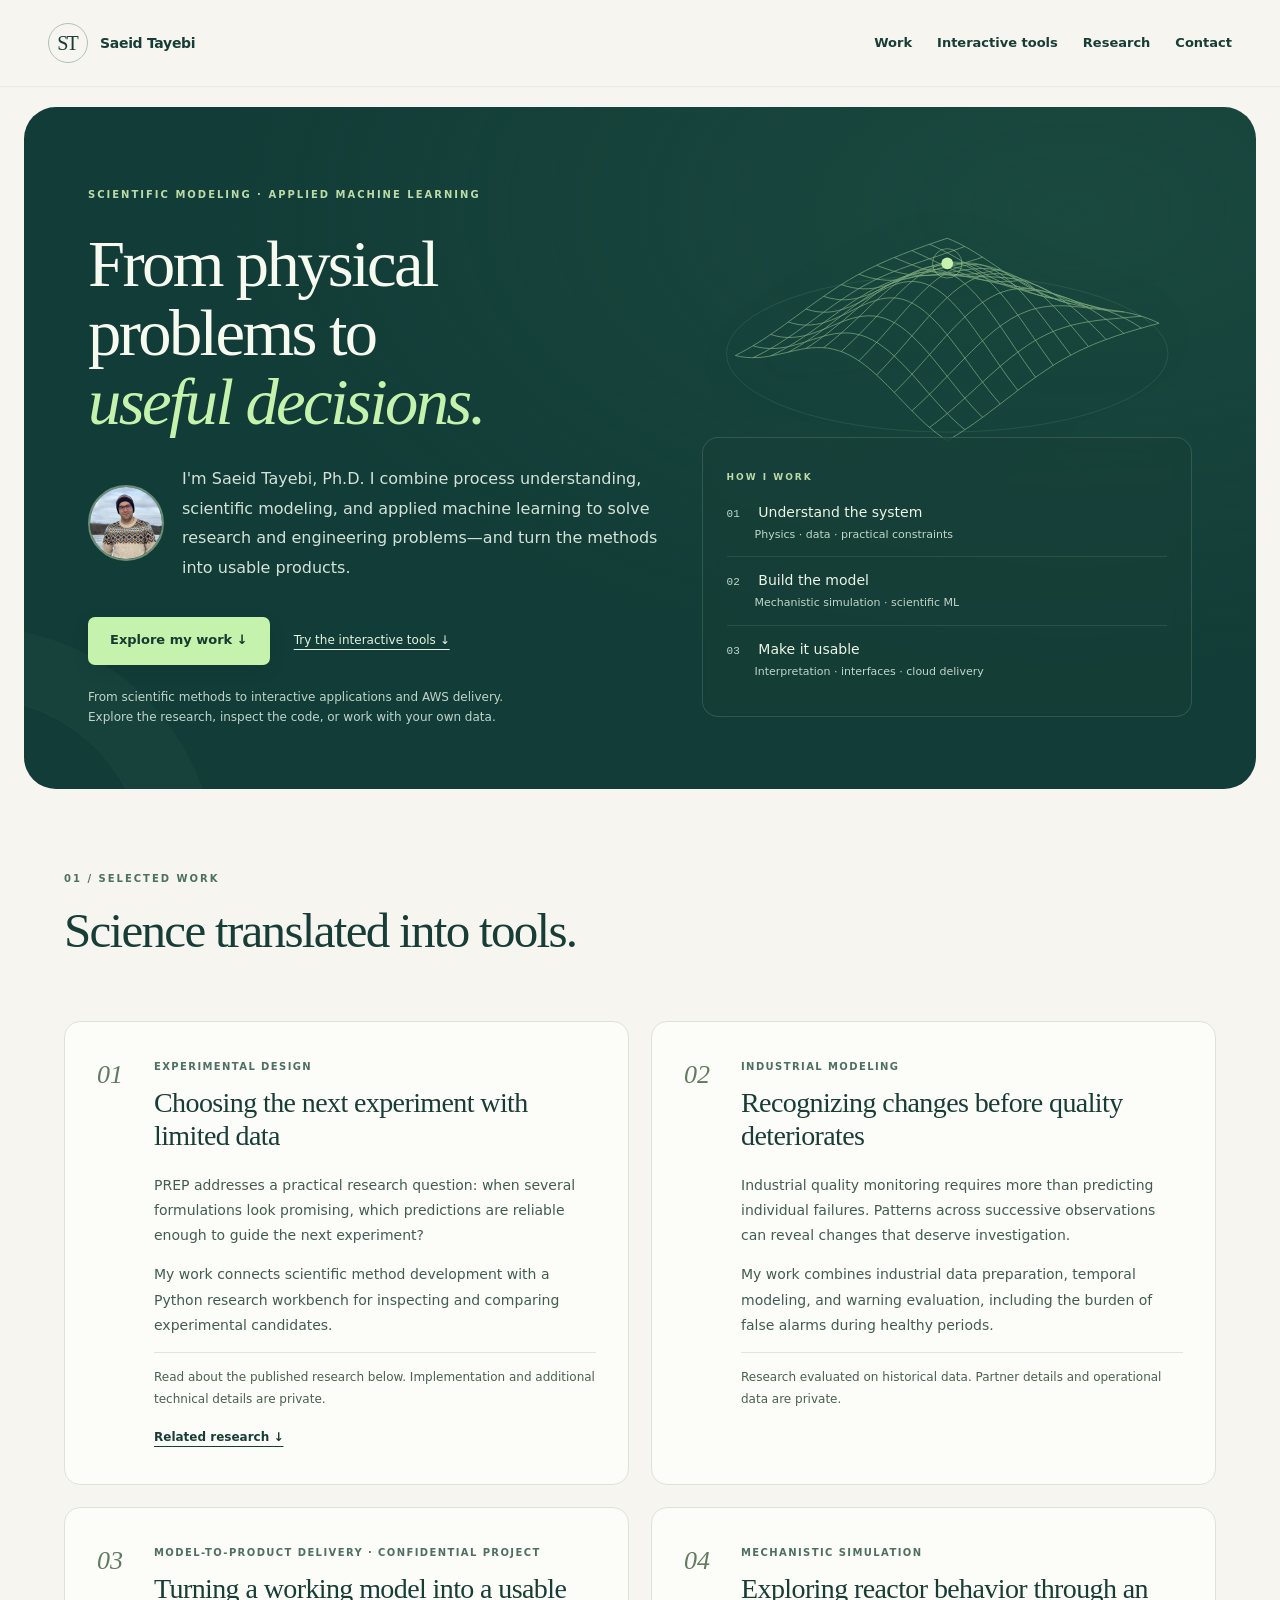
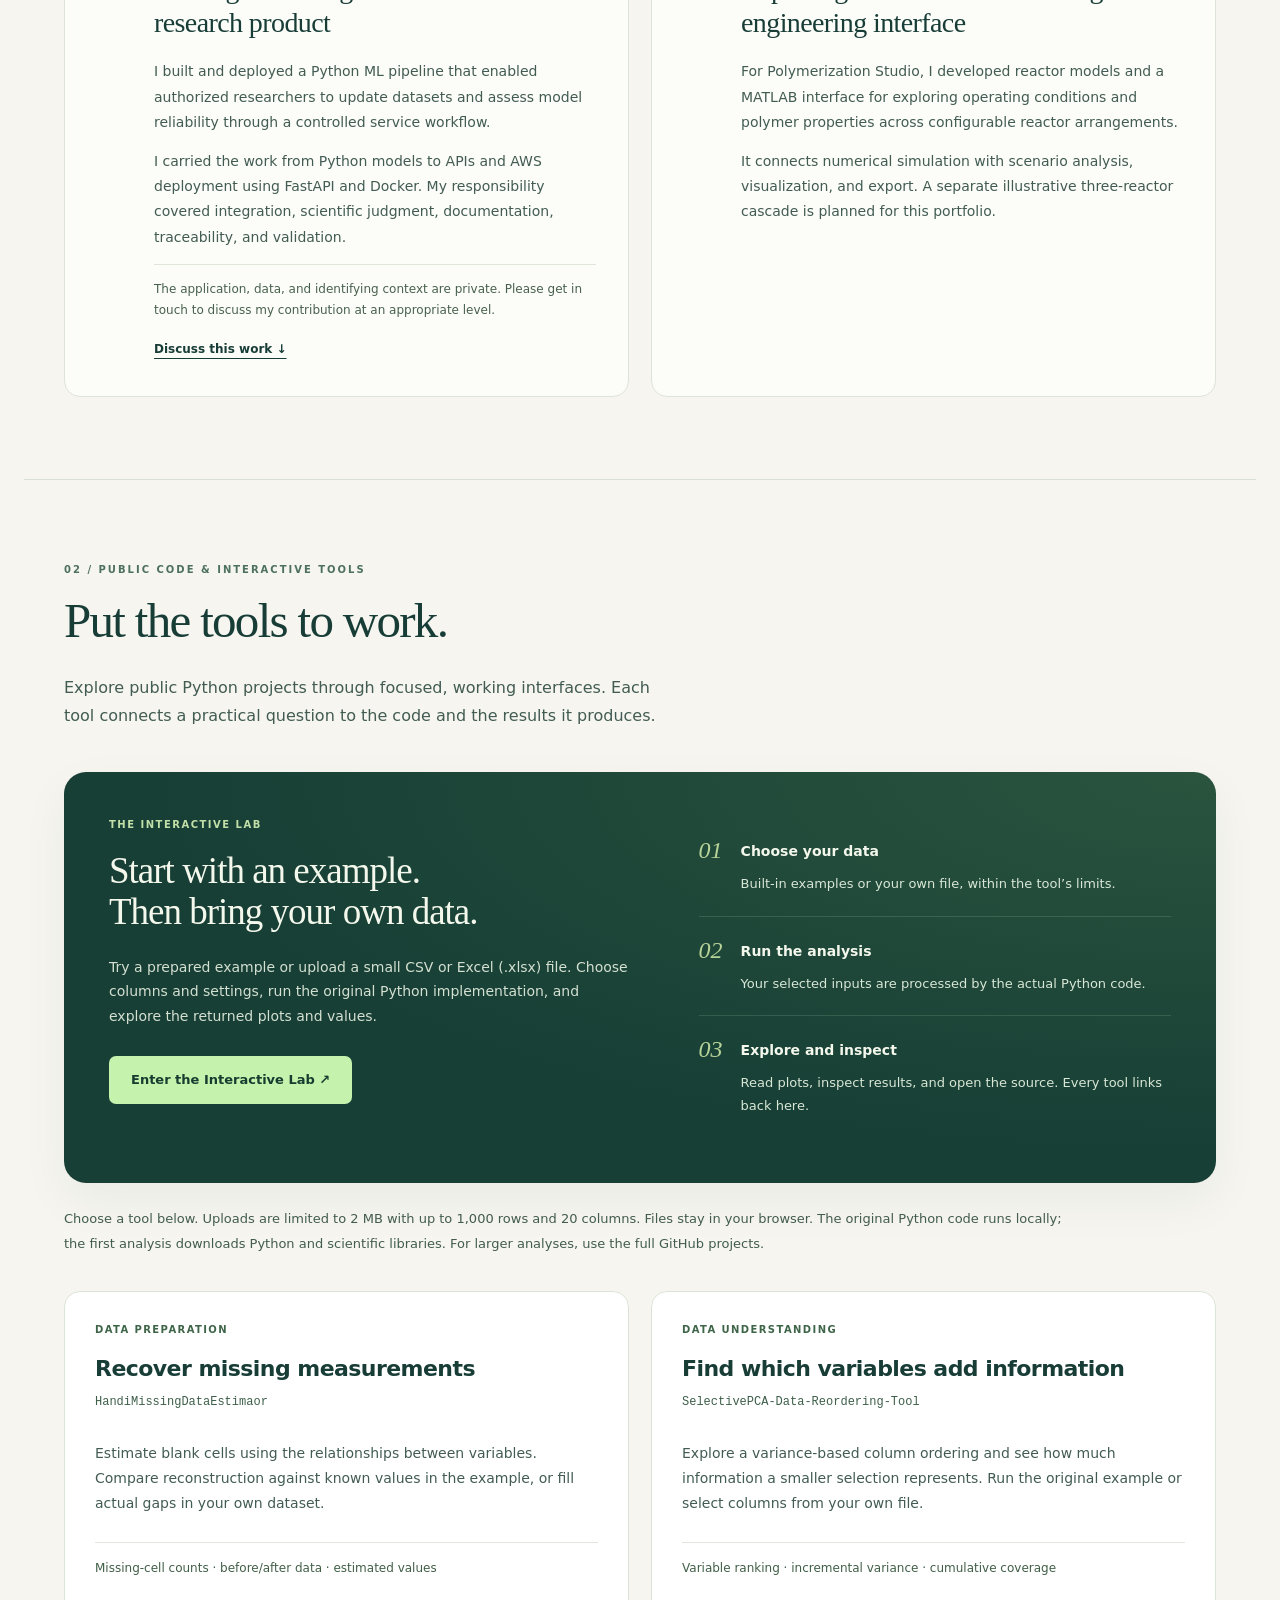
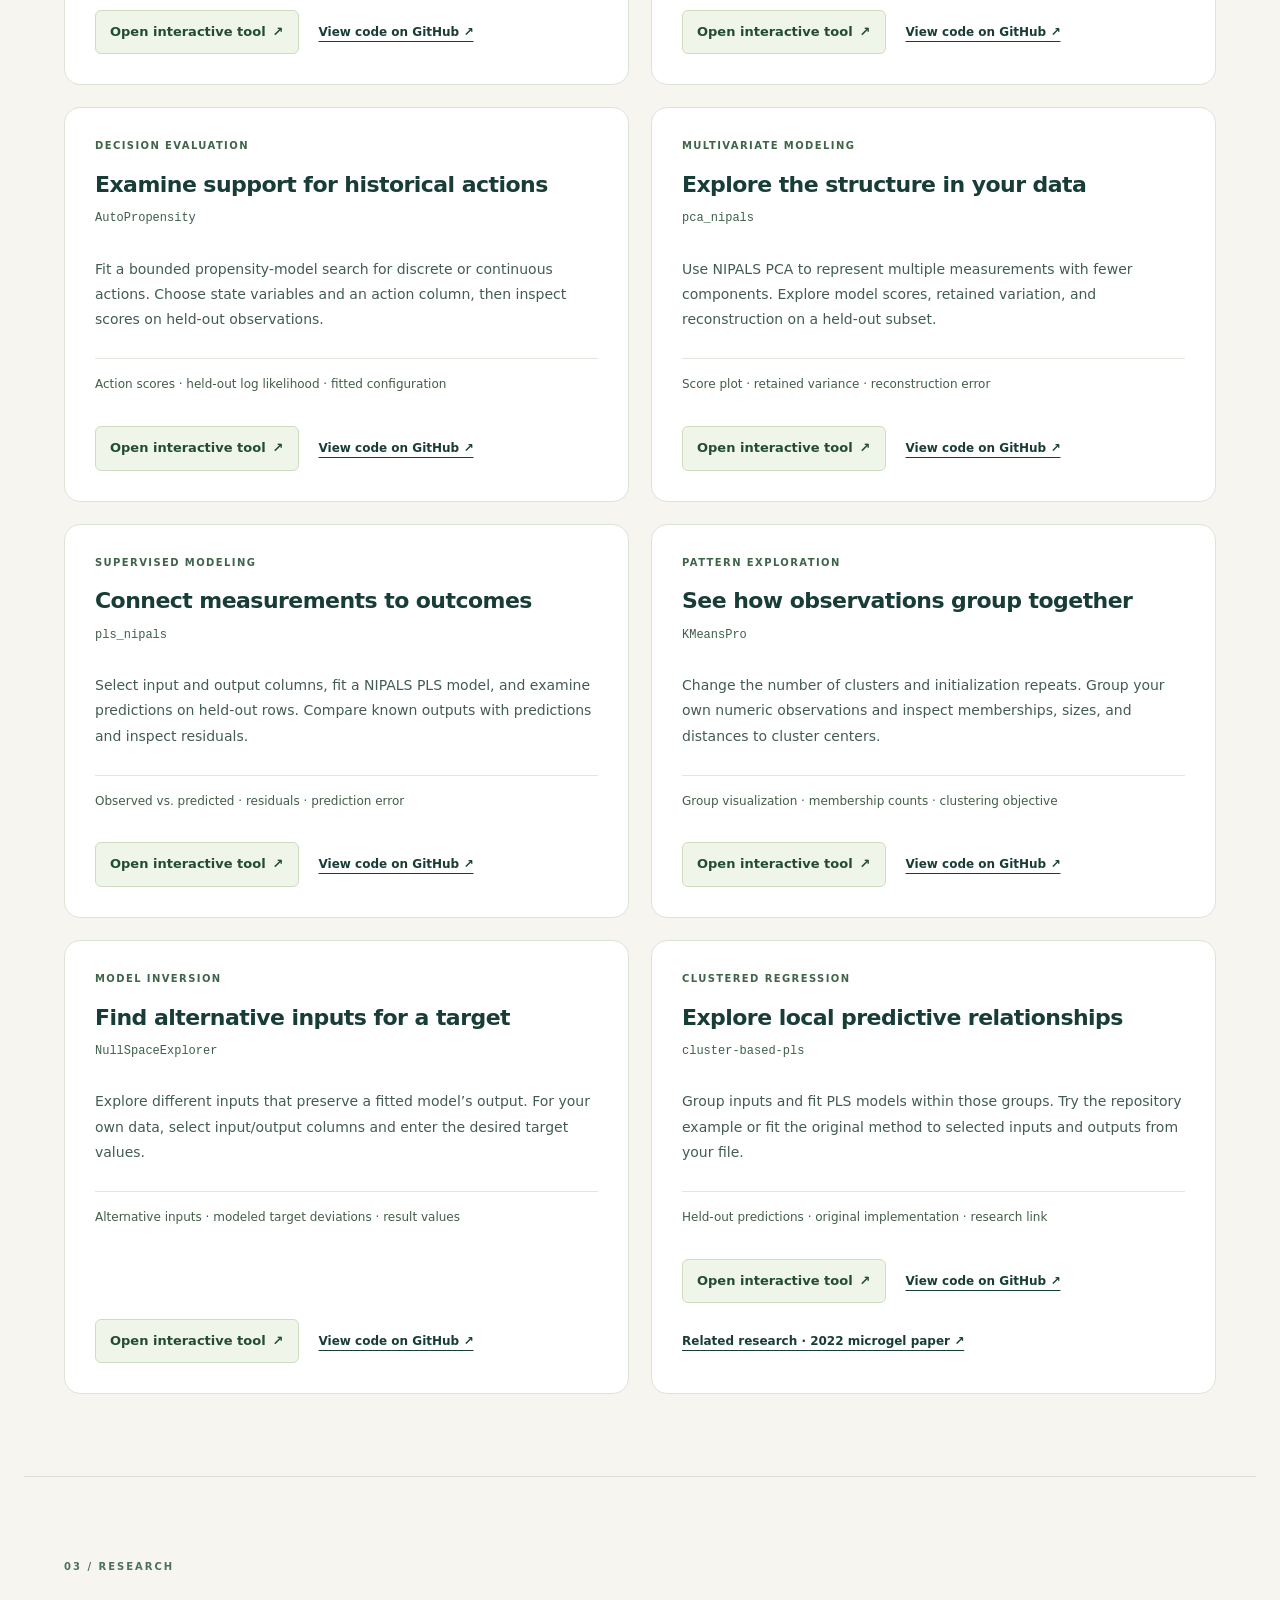
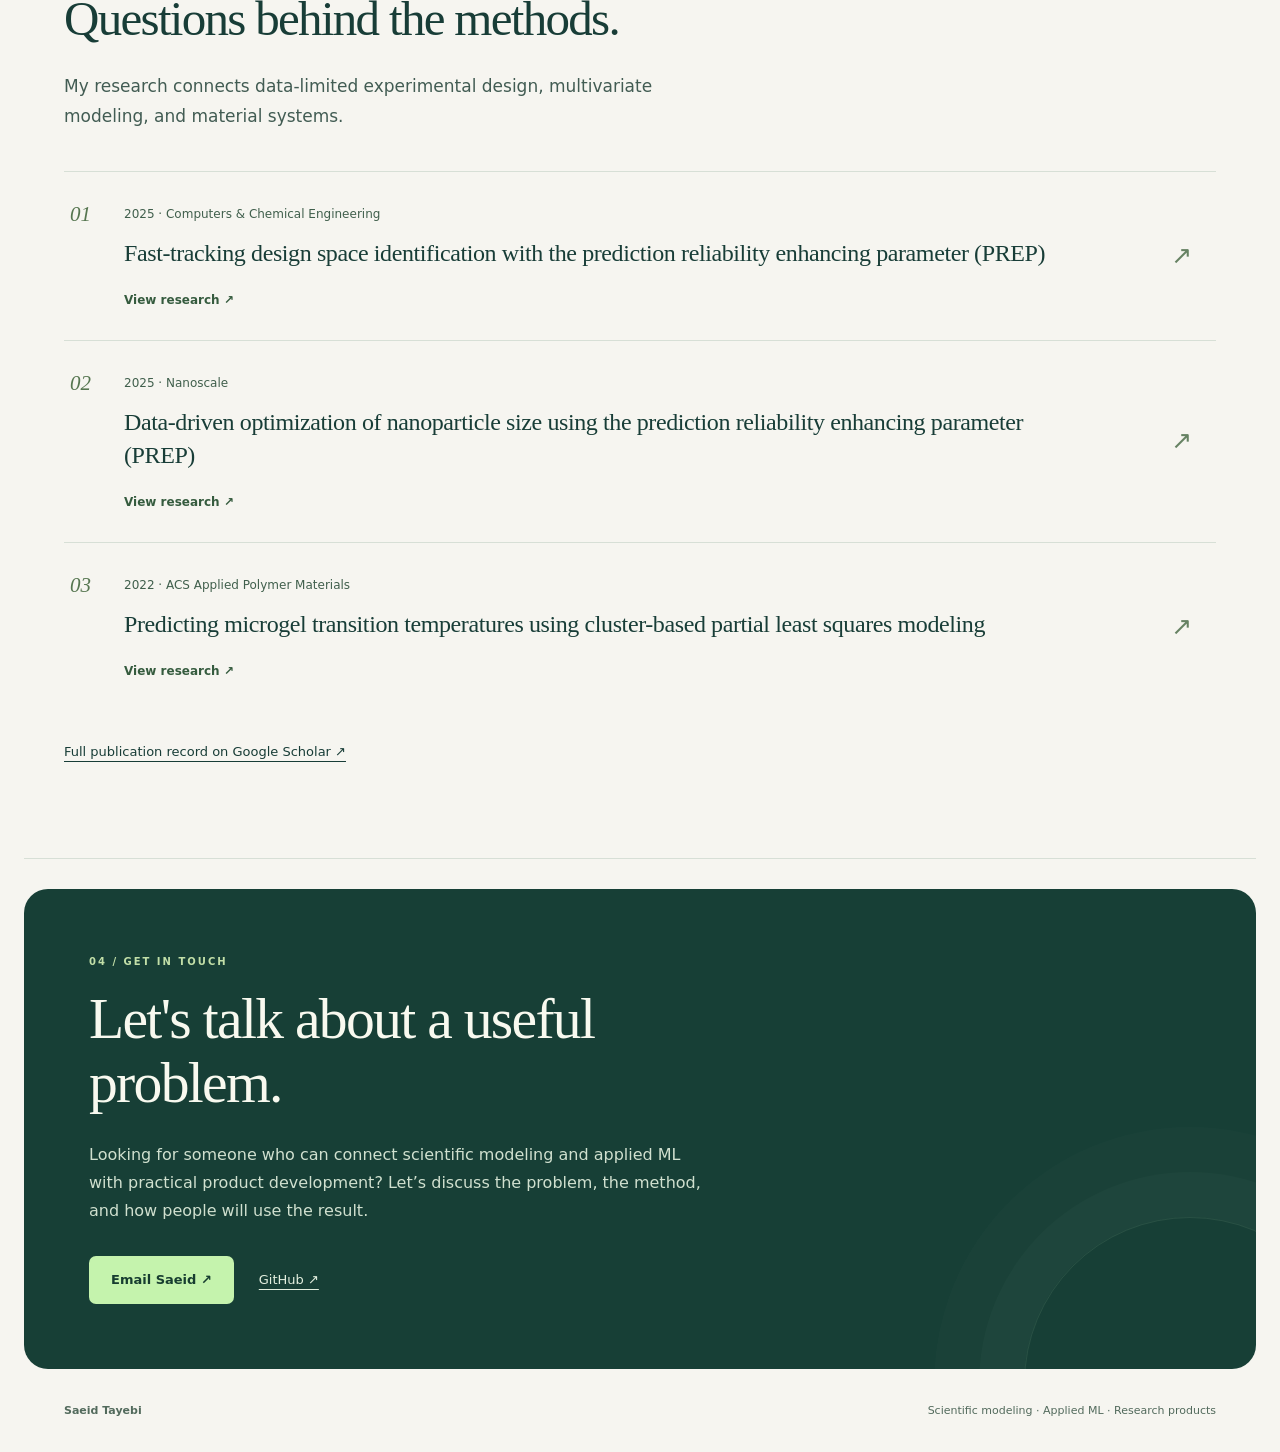
==== commit 4821e38c: "Improve lab workspace and research positioning Add typed data preview and column roles, 1000-row/20-" ====
--- a/index.html
+++ b/index.html
@@ -1,46 +1,6 @@
-<!doctype html><html lang="en"><head><meta charset="utf-8"><meta name="viewport" content="width=device-width,initial-scale=1"><meta name="description" content="Saeid Tayebi — scientific modeling, applied machine learning, and tools for better research and engineering decisions."><title>Saeid Tayebi | Scientific modeling &amp; applied ML</title><link rel="canonical" href="https://saeid-tayebi.github.io/"><meta property="og:title" content="Saeid Tayebi | Scientific modeling &amp; applied ML"><meta property="og:description" content="Scientific modeling, applied machine learning, and interactive research tools."><meta property="og:image" content="https://saeid-tayebi.github.io/portrait.png"><meta property="og:type" content="website"><meta name="theme-color" content="#123c37"><link rel="stylesheet" href="style.css"><script src="design.js" defer></script></head><body><div class="reading-progress" aria-hidden="true"></div><a class="skip" href="#main">Skip to content</a><header><a class="wordmark" href="#"><span class="monogram">ST</span><span>Saeid Tayebi</span></a><nav aria-label="Main navigation"><a href="#work">Work</a><a href="#code">Interactive tools</a><a href="#research">Research</a><a href="#contact">Contact</a></nav></header><main id="main"><section class="hero"><div><p class="eyebrow">SCIENTIFIC MODELING · APPLIED MACHINE LEARNING</p><h1>From physical<br>problems to<br><em>useful decisions.</em></h1><div class="intro-with-photo"><img class="portrait" src="portrait.png" width="76" height="76" alt="Saeid Tayebi"><p class="intro">I'm Saeid Tayebi, Ph.D. I combine process understanding, scientific modeling, and machine learning to build tools for researchers and engineers.</p></div><div class="actions"><a class="button" href="#work">Explore my work ↓</a><a class="secondary-action" href="#code">Try the interactive tools ↓</a></div><p class="hero-detail">Explore the research, inspect the code, or run a small analysis with your own data.</p></div><div class="hero-visual"><svg class="model-art" viewBox="0 0 500 280" fill="none" aria-hidden="true"><ellipse cx="250" cy="180" rx="225" ry="80" stroke="currentColor" opacity=".10"/><g stroke="currentColor" stroke-width=".8" opacity=".55"><polyline points="250.0,62.4 244.5,64.3 238.9,66.2 233.4,68.1 227.8,70.0 222.3,72.0 216.8,74.0 211.2,76.1 205.7,78.2 200.2,80.4 194.6,82.6 189.1,85.0 183.5,87.4 178.0,90.0 172.5,92.6 166.9,95.4 161.4,98.4 155.8,101.4 150.3,104.6 144.8,108.0 139.2,111.5 133.7,115.1 128.2,118.8 122.6,122.7 117.1,126.6 111.5,130.6 106.0,134.6 100.5,138.7 94.9,142.8 89.4,146.8 83.8,150.8 78.3,154.8 72.8,158.6 67.2,162.4 61.7,166.0 56.2,169.5 50.6,172.9 45.1,176.1 39.5,179.1 34.0,182.0"/><polyline points="268.0,70.8 262.5,72.8 256.9,74.8 251.4,76.8 245.8,78.7 240.3,80.6 234.8,82.4 229.2,84.3 223.7,86.2 218.2,88.0 212.6,90.0 207.1,92.0 201.5,94.0 196.0,96.2 190.5,98.5 184.9,100.9 179.4,103.4 173.8,106.2 168.3,109.1 162.8,112.1 157.2,115.4 151.7,118.8 146.2,122.4 140.6,126.1 135.1,129.9 129.5,133.9 124.0,137.9 118.5,141.9 112.9,146.0 107.4,150.0 101.8,154.0 96.3,157.9 90.8,161.7 85.2,165.4 79.7,169.0 74.2,172.4 68.6,175.6 63.1,178.7 57.5,181.5 52.0,184.2"/><polyline points="286.0,81.7 280.5,83.6 274.9,85.3 269.4,87.0 263.8,88.5 258.3,89.9 252.8,91.2 247.2,92.5 241.7,93.6 236.2,94.8 230.6,96.0 225.1,97.2 219.5,98.4 214.0,99.8 208.5,101.3 202.9,102.9 197.4,104.7 191.8,106.8 186.3,109.1 180.8,111.6 175.2,114.3 169.7,117.3 164.2,120.6 158.6,124.0 153.1,127.6 147.5,131.4 142.0,135.3 136.5,139.4 130.9,143.4 125.4,147.5 119.8,151.6 114.3,155.6 108.8,159.5 103.2,163.3 97.7,166.9 92.2,170.4 86.6,173.7 81.1,176.8 75.5,179.7 70.0,182.4"/><polyline points="304.0,93.8 298.5,95.2 292.9,96.4 287.4,97.4 281.8,98.1 276.3,98.7 270.8,99.1 265.2,99.4 259.7,99.5 254.2,99.6 248.6,99.6 243.1,99.7 237.5,99.8 232.0,100.1 226.5,100.5 220.9,101.1 215.4,102.0 209.8,103.2 204.3,104.6 198.8,106.4 193.2,108.6 187.7,111.1 182.2,113.9 176.6,117.0 171.1,120.4 165.5,124.1 160.0,128.0 154.5,132.0 148.9,136.2 143.4,140.5 137.8,144.8 132.3,149.0 126.8,153.2 121.2,157.3 115.7,161.3 110.2,165.1 104.6,168.7 99.1,172.2 93.5,175.4 88.0,178.5"/><polyline points="322.0,105.6 316.5,106.3 310.9,106.7 305.4,106.7 299.8,106.5 294.3,106.0 288.8,105.3 283.2,104.4 277.7,103.4 272.2,102.2 266.6,101.0 261.1,99.9 255.5,98.8 250.0,97.9 244.5,97.1 238.9,96.7 233.4,96.5 227.8,96.8 222.3,97.5 216.8,98.5 211.2,100.1 205.7,102.1 200.2,104.5 194.6,107.4 189.1,110.7 183.5,114.3 178.0,118.3 172.5,122.5 166.9,126.9 161.4,131.5 155.8,136.2 150.3,140.9 144.8,145.6 139.2,150.2 133.7,154.7 128.2,159.1 122.6,163.3 117.1,167.3 111.5,171.2 106.0,174.8"/><polyline points="340.0,115.9 334.5,115.7 328.9,115.2 323.4,114.3 317.8,113.1 312.3,111.6 306.8,109.8 301.2,107.8 295.7,105.7 290.2,103.4 284.6,101.1 279.1,98.9 273.5,96.7 268.0,94.8 262.5,93.1 256.9,91.8 251.4,90.8 245.8,90.4 240.3,90.4 234.8,91.0 229.2,92.1 223.7,93.8 218.2,96.0 212.6,98.8 207.1,102.0 201.5,105.8 196.0,109.9 190.5,114.4 184.9,119.2 179.4,124.2 173.8,129.3 168.3,134.6 162.8,139.9 157.2,145.1 151.7,150.3 146.2,155.4 140.6,160.3 135.1,165.0 129.5,169.6 124.0,174.0"/><polyline points="358.0,123.8 352.5,122.9 346.9,121.6 341.4,120.0 335.8,118.0 330.3,115.7 324.8,113.2 319.2,110.4 313.7,107.5 308.2,104.5 302.6,101.5 297.1,98.6 291.5,95.8 286.0,93.3 280.5,91.1 274.9,89.2 269.4,87.9 263.8,87.0 258.3,86.8 252.8,87.1 247.2,88.1 241.7,89.7 236.2,91.9 230.6,94.7 225.1,98.1 219.5,102.1 214.0,106.5 208.5,111.3 202.9,116.4 197.4,121.9 191.8,127.5 186.3,133.3 180.8,139.1 175.2,145.0 169.7,150.8 164.2,156.5 158.6,162.1 153.1,167.5 147.5,172.8 142.0,177.9"/><polyline points="376.0,129.3 370.5,127.9 364.9,126.2 359.4,124.1 353.8,121.8 348.3,119.1 342.8,116.3 337.2,113.3 331.7,110.2 326.2,107.0 320.6,103.8 315.1,100.8 309.5,98.0 304.0,95.4 298.5,93.2 292.9,91.4 287.4,90.1 281.8,89.3 276.3,89.2 270.8,89.6 265.2,90.8 259.7,92.5 254.2,95.0 248.6,98.0 243.1,101.7 237.5,105.8 232.0,110.5 226.5,115.6 220.9,121.1 215.4,126.9 209.8,132.9 204.3,139.1 198.8,145.3 193.2,151.6 187.7,157.8 182.2,164.0 176.6,170.1 171.1,176.0 165.5,181.8 160.0,187.4"/><polyline points="394.0,132.7 388.5,131.2 382.9,129.5 377.4,127.5 371.8,125.2 366.3,122.8 360.8,120.2 355.2,117.5 349.7,114.8 344.2,112.0 338.6,109.4 333.1,106.8 327.5,104.5 322.0,102.5 316.5,100.8 310.9,99.6 305.4,98.8 299.8,98.5 294.3,98.9 288.8,99.8 283.2,101.3 277.7,103.5 272.2,106.3 266.6,109.7 261.1,113.6 255.5,118.0 250.0,122.9 244.5,128.2 238.9,133.9 233.4,139.8 227.8,146.0 222.3,152.3 216.8,158.7 211.2,165.1 205.7,171.5 200.2,177.8 194.6,184.1 189.1,190.2 183.5,196.1 178.0,201.9"/><polyline points="412.0,135.0 406.5,133.9 400.9,132.6 395.4,131.1 389.8,129.5 384.3,127.7 378.8,125.9 373.2,124.0 367.7,122.2 362.2,120.3 356.6,118.6 351.1,117.1 345.5,115.8 340.0,114.7 334.5,114.0 328.9,113.7 323.4,113.8 317.8,114.4 312.3,115.4 306.8,117.1 301.2,119.2 295.7,121.9 290.2,125.1 284.6,128.8 279.1,133.0 273.5,137.6 268.0,142.6 262.5,147.9 256.9,153.6 251.4,159.5 245.8,165.5 240.3,171.7 234.8,177.9 229.2,184.1 223.7,190.3 218.2,196.4 212.6,202.5 207.1,208.4 201.5,214.1 196.0,219.7"/><polyline points="430.0,137.6 424.5,137.2 418.9,136.7 413.4,136.1 407.8,135.4 402.3,134.7 396.8,134.0 391.2,133.3 385.7,132.6 380.2,132.1 374.6,131.6 369.1,131.3 363.5,131.3 358.0,131.4 352.5,131.9 346.9,132.7 341.4,133.8 335.8,135.3 330.3,137.3 324.8,139.6 319.2,142.4 313.7,145.5 308.2,149.1 302.6,153.1 297.1,157.4 291.5,162.1 286.0,167.0 280.5,172.2 274.9,177.6 269.4,183.2 263.8,188.8 258.3,194.6 252.8,200.3 247.2,206.0 241.7,211.7 236.2,217.3 230.6,222.8 225.1,228.1 219.5,233.3 214.0,238.3"/><polyline points="448.0,141.9 442.5,142.4 436.9,142.9 431.4,143.4 425.8,143.9 420.3,144.4 414.8,144.9 409.2,145.5 403.7,146.1 398.2,146.9 392.6,147.8 387.1,148.8 381.5,150.0 376.0,151.3 370.5,153.0 364.9,154.8 359.4,156.9 353.8,159.3 348.3,162.0 342.8,164.9 337.2,168.2 331.7,171.7 326.2,175.5 320.6,179.6 315.1,183.8 309.5,188.3 304.0,193.0 298.5,197.8 292.9,202.8 287.4,207.8 281.8,212.8 276.3,217.9 270.8,222.9 265.2,227.9 259.7,232.8 254.2,237.6 248.6,242.3 243.1,246.8 237.5,251.1 232.0,255.3"/><polyline points="466.0,149.1 460.5,150.6 454.9,152.1 449.4,153.7 443.8,155.3 438.3,156.9 432.8,158.6 427.2,160.4 421.7,162.2 416.2,164.2 410.6,166.2 405.1,168.3 399.5,170.5 394.0,172.9 388.5,175.4 382.9,178.0 377.4,180.9 371.8,183.9 366.3,187.0 360.8,190.3 355.2,193.8 349.7,197.5 344.2,201.3 338.6,205.2 333.1,209.2 327.5,213.3 322.0,217.5 316.5,221.8 310.9,226.1 305.4,230.4 299.8,234.6 294.3,238.8 288.8,243.0 283.2,247.0 277.7,251.0 272.2,254.8 266.6,258.5 261.1,262.1 255.5,265.5 250.0,268.7"/><polyline points="250.0,62.4 255.5,64.7 261.1,67.3 266.6,70.1 272.2,73.2 277.7,76.5 283.2,79.9 288.8,83.6 294.3,87.3 299.8,91.0 305.4,94.8 310.9,98.5 316.5,102.1 322.0,105.6 327.5,109.0 333.1,112.2 338.6,115.2 344.2,118.0 349.7,120.5 355.2,122.8 360.8,124.8 366.3,126.7 371.8,128.2 377.4,129.6 382.9,130.8 388.5,131.8 394.0,132.7 399.5,133.4 405.1,134.1 410.6,134.8 416.2,135.5 421.7,136.3 427.2,137.1 432.8,138.1 438.3,139.3 443.8,140.7 449.4,142.4 454.9,144.3 460.5,146.6 466.0,149.1"/><polyline points="232.0,68.6 237.5,71.0 243.1,73.7 248.6,76.5 254.2,79.5 259.7,82.6 265.2,85.8 270.8,89.0 276.3,92.1 281.8,95.3 287.4,98.3 292.9,101.3 298.5,104.1 304.0,106.7 309.5,109.2 315.1,111.4 320.6,113.5 326.2,115.5 331.7,117.2 337.2,118.8 342.8,120.2 348.3,121.5 353.8,122.7 359.4,123.8 364.9,124.9 370.5,125.9 376.0,126.9 381.5,128.0 387.1,129.1 392.6,130.4 398.2,131.7 403.7,133.2 409.2,135.0 414.8,136.9 420.3,139.1 425.8,141.5 431.4,144.2 436.9,147.2 442.5,150.5 448.0,154.1"/><polyline points="214.0,75.0 219.5,77.5 225.1,80.1 230.6,82.7 236.2,85.4 241.7,88.0 247.2,90.6 252.8,93.1 258.3,95.5 263.8,97.7 269.4,99.7 274.9,101.6 280.5,103.4 286.0,104.9 291.5,106.3 297.1,107.5 302.6,108.6 308.2,109.6 313.7,110.5 319.2,111.4 324.8,112.2 330.3,113.1 335.8,114.1 341.4,115.1 346.9,116.2 352.5,117.5 358.0,118.9 363.5,120.5 369.1,122.3 374.6,124.4 380.2,126.7 385.7,129.3 391.2,132.1 396.8,135.2 402.3,138.6 407.8,142.3 413.4,146.2 418.9,150.4 424.5,154.8 430.0,159.5"/><polyline points="196.0,82.1 201.5,84.4 207.1,86.7 212.6,88.9 218.2,91.1 223.7,93.1 229.2,94.8 234.8,96.4 240.3,97.8 245.8,98.9 251.4,99.8 256.9,100.5 262.5,101.0 268.0,101.3 273.5,101.5 279.1,101.6 284.6,101.7 290.2,101.8 295.7,101.9 301.2,102.1 306.8,102.5 312.3,103.0 317.8,103.8 323.4,104.9 328.9,106.3 334.5,108.0 340.0,110.0 345.5,112.4 351.1,115.1 356.6,118.2 362.2,121.7 367.7,125.4 373.2,129.5 378.8,134.0 384.3,138.7 389.8,143.6 395.4,148.9 400.9,154.3 406.5,159.9 412.0,165.7"/><polyline points="178.0,90.0 183.5,92.1 189.1,94.0 194.6,95.8 200.2,97.3 205.7,98.5 211.2,99.4 216.8,100.0 222.3,100.3 227.8,100.3 233.4,100.0 238.9,99.5 244.5,98.7 250.0,97.9 255.5,96.9 261.1,95.9 266.6,95.0 272.2,94.2 277.7,93.6 283.2,93.3 288.8,93.3 294.3,93.7 299.8,94.5 305.4,95.8 310.9,97.5 316.5,99.7 322.0,102.5 327.5,105.7 333.1,109.4 338.6,113.6 344.2,118.2 349.7,123.2 355.2,128.6 360.8,134.3 366.3,140.3 371.8,146.5 377.4,153.0 382.9,159.5 388.5,166.2 394.0,172.9"/><polyline points="160.0,99.1 165.5,101.0 171.1,102.6 176.6,103.8 182.2,104.7 187.7,105.2 193.2,105.3 198.8,105.0 204.3,104.3 209.8,103.3 215.4,101.9 220.9,100.3 226.5,98.5 232.0,96.6 237.5,94.6 243.1,92.8 248.6,91.1 254.2,89.6 259.7,88.5 265.2,87.8 270.8,87.6 276.3,87.9 281.8,88.8 287.4,90.3 292.9,92.4 298.5,95.2 304.0,98.7 309.5,102.7 315.1,107.3 320.6,112.5 326.2,118.2 331.7,124.3 337.2,130.8 342.8,137.6 348.3,144.7 353.8,151.9 359.4,159.3 364.9,166.8 370.5,174.2 376.0,181.6"/><polyline points="142.0,109.7 147.5,111.4 153.1,112.7 158.6,113.6 164.2,114.0 169.7,113.9 175.2,113.4 180.8,112.4 186.3,110.9 191.8,109.1 197.4,106.9 202.9,104.5 208.5,101.9 214.0,99.3 219.5,96.6 225.1,94.2 230.6,92.0 236.2,90.1 241.7,88.6 247.2,87.7 252.8,87.4 258.3,87.8 263.8,88.8 269.4,90.6 274.9,93.2 280.5,96.5 286.0,100.5 291.5,105.2 297.1,110.5 302.6,116.5 308.2,123.0 313.7,129.9 319.2,137.2 324.8,144.8 330.3,152.6 335.8,160.5 341.4,168.5 346.9,176.5 352.5,184.3 358.0,192.1"/><polyline points="124.0,121.7 129.5,123.3 135.1,124.4 140.6,125.1 146.2,125.2 151.7,124.7 157.2,123.8 162.8,122.3 168.3,120.4 173.8,118.1 179.4,115.5 184.9,112.7 190.5,109.7 196.0,106.7 201.5,103.7 207.1,101.0 212.6,98.6 218.2,96.6 223.7,95.1 229.2,94.2 234.8,93.9 240.3,94.4 245.8,95.7 251.4,97.8 256.9,100.7 262.5,104.3 268.0,108.8 273.5,113.9 279.1,119.7 284.6,126.1 290.2,133.0 295.7,140.4 301.2,148.1 306.8,156.1 312.3,164.2 317.8,172.4 323.4,180.6 328.9,188.6 334.5,196.5 340.0,204.2"/><polyline points="106.0,134.6 111.5,136.2 117.1,137.3 122.6,137.8 128.2,137.8 133.7,137.2 139.2,136.1 144.8,134.5 150.3,132.4 155.8,130.0 161.4,127.3 166.9,124.4 172.5,121.3 178.0,118.3 183.5,115.4 189.1,112.7 194.6,110.4 200.2,108.6 205.7,107.2 211.2,106.6 216.8,106.6 222.3,107.3 227.8,108.9 233.4,111.2 238.9,114.3 244.5,118.3 250.0,122.9 255.5,128.3 261.1,134.3 266.6,140.9 272.2,147.9 277.7,155.4 283.2,163.1 288.8,171.0 294.3,179.0 299.8,187.0 305.4,195.0 310.9,202.8 316.5,210.3 322.0,217.5"/><polyline points="88.0,147.8 93.5,149.4 99.1,150.5 104.6,151.0 110.2,150.9 115.7,150.3 121.2,149.3 126.8,147.7 132.3,145.7 137.8,143.4 143.4,140.9 148.9,138.2 154.5,135.4 160.0,132.7 165.5,130.1 171.1,127.8 176.6,125.9 182.2,124.4 187.7,123.5 193.2,123.2 198.8,123.5 204.3,124.6 209.8,126.5 215.4,129.1 220.9,132.5 226.5,136.6 232.0,141.4 237.5,146.8 243.1,152.8 248.6,159.3 254.2,166.2 259.7,173.4 265.2,180.8 270.8,188.4 276.3,196.0 281.8,203.5 287.4,210.9 292.9,218.1 298.5,224.9 304.0,231.4"/><polyline points="70.0,160.5 75.5,162.1 81.1,163.1 86.6,163.6 92.2,163.5 97.7,163.0 103.2,162.0 108.8,160.7 114.3,158.9 119.8,156.9 125.4,154.7 130.9,152.4 136.5,150.1 142.0,147.9 147.5,145.9 153.1,144.1 158.6,142.8 164.2,141.9 169.7,141.5 175.2,141.7 180.8,142.6 186.3,144.1 191.8,146.3 197.4,149.2 202.9,152.8 208.5,157.1 214.0,161.9 219.5,167.3 225.1,173.1 230.6,179.4 236.2,186.0 241.7,192.8 247.2,199.7 252.8,206.7 258.3,213.6 263.8,220.5 269.4,227.1 274.9,233.4 280.5,239.4 286.0,245.0"/><polyline points="52.0,172.1 57.5,173.5 63.1,174.4 68.6,174.8 74.2,174.8 79.7,174.3 85.2,173.5 90.8,172.3 96.3,170.8 101.8,169.2 107.4,167.4 112.9,165.6 118.5,163.9 124.0,162.3 129.5,160.9 135.1,159.8 140.6,159.2 146.2,158.9 151.7,159.2 157.2,160.1 162.8,161.5 168.3,163.5 173.8,166.2 179.4,169.4 184.9,173.3 190.5,177.6 196.0,182.5 201.5,187.8 207.1,193.5 212.6,199.4 218.2,205.6 223.7,211.9 229.2,218.3 234.8,224.6 240.3,230.8 245.8,236.8 251.4,242.5 256.9,247.9 262.5,253.0 268.0,257.6"/><polyline points="34.0,182.0 39.5,183.2 45.1,183.9 50.6,184.2 56.2,184.1 61.7,183.7 67.2,182.9 72.8,181.9 78.3,180.7 83.8,179.5 89.4,178.2 94.9,176.9 100.5,175.8 106.0,174.8 111.5,174.2 117.1,173.9 122.6,173.9 128.2,174.4 133.7,175.5 139.2,177.0 144.8,179.0 150.3,181.6 155.8,184.7 161.4,188.3 166.9,192.4 172.5,197.0 178.0,201.9 183.5,207.1 189.1,212.6 194.6,218.2 200.2,224.0 205.7,229.8 211.2,235.5 216.8,241.1 222.3,246.5 227.8,251.7 233.4,256.5 238.9,261.0 244.5,265.1 250.0,268.7"/></g><circle cx="250" cy="88" r="6" fill="currentColor"/><circle cx="250" cy="88" r="15" stroke="currentColor" opacity=".4"/></svg><div class="diagram" aria-label="A workflow connecting physical systems, models and decisions"><span class="eyebrow">HOW I WORK</span><div>01 <strong>Understand the system</strong><small>Physics · data · practical constraints</small></div><div>02 <strong>Build the model</strong><small>Mechanistic simulation · scientific ML</small></div><div>03 <strong>Support the decision</strong><small>Reliability · interfaces · interpretation</small></div></div></div></section><section id="work"><div class="section-head"><p class="eyebrow">01 / SELECTED WORK</p><h2>Science translated into tools.</h2></div><article class="case"><div class="case-number">01</div><div><p class="eyebrow">EXPERIMENTAL DESIGN</p><h3>Choosing the next experiment with limited data</h3><p>PREP addresses a practical research question: when several formulations look promising, which predictions are reliable enough to guide the next experiment?</p><p>My work connects scientific method development with a Python research workbench for inspecting and comparing experimental candidates.</p><p class="note">Read about the published research below. Implementation and additional technical details are private.</p><a href="#research">Related research ↓</a></div></article><article class="case"><div class="case-number">02</div><div><p class="eyebrow">INDUSTRIAL MODELING</p><h3>Recognizing changes before quality deteriorates</h3><p>Industrial quality monitoring requires more than predicting individual failures. Patterns across successive observations can reveal changes that deserve investigation.</p><p>My work combines industrial data preparation, temporal modeling, and warning evaluation, including the burden of false alarms during healthy periods.</p><p class="note">Research evaluated on historical data. Partner details and operational data are private.</p></div></article><article class="case"><div class="case-number">03</div><div><p class="eyebrow">CONFIDENTIAL PROJECT · COMPLETED PIPELINE</p><h3>Turning models into an accessible research workflow</h3><p>I built and deployed a Python ML pipeline that enabled authorized researchers to update datasets and assess model reliability through a controlled service workflow.</p><p>The delivery connected models and APIs using FastAPI, Docker, and AWS services, with responsibility for integration, documentation, traceability, and validation.</p><p class="note">The application, data, and identifying context are private. Please get in touch to discuss my contribution at an appropriate level.</p><a href="#contact">Discuss this work ↓</a></div></article><article class="case"><div class="case-number">04</div><div><p class="eyebrow">MECHANISTIC SIMULATION</p><h3>Exploring reactor behavior through an engineering interface</h3><p>For Polymerization Studio, I developed reactor models and a MATLAB interface for exploring operating conditions and polymer properties across configurable reactor arrangements.</p><p>It connects numerical simulation with scenario analysis, visualization, and export. A separate illustrative three-reactor cascade is planned for this portfolio.</p></div></article></section><section id="code">
-<div class="section-head"><p class="eyebrow">02 / PUBLIC CODE & INTERACTIVE TOOLS</p><h2>Put the tools to work.</h2><p>Explore eight public Python projects through focused, working interfaces. Each tool connects a practical question to the code and the results it produces.</p></div>
+<!doctype html><html lang="en"><head><meta charset="utf-8"><meta name="viewport" content="width=device-width,initial-scale=1"><meta name="description" content="Saeid Tayebi — scientific modeling, applied machine learning, and research products, from reusable methods to interactive tools and AWS delivery."><title>Saeid Tayebi | Scientific modeling &amp; applied ML</title><link rel="canonical" href="https://saeid-tayebi.github.io/"><meta property="og:title" content="Saeid Tayebi | Scientific modeling &amp; applied ML"><meta property="og:description" content="Scientific modeling, applied machine learning, and practical research products. Explore the methods, code, and interactive tools."><meta property="og:image" content="https://saeid-tayebi.github.io/portrait.png"><meta property="og:type" content="website"><meta name="theme-color" content="#123c37"><link rel="stylesheet" href="style.css?v=d8aa21c89248"><script src="catalog.js?v=ec294358a67b" defer></script><script src="design.js?v=080be9348e5f" defer></script></head><body><div class="reading-progress" aria-hidden="true"></div><a class="skip" href="#main">Skip to content</a><header><a class="wordmark" href="#"><span class="monogram">ST</span><span>Saeid Tayebi</span></a><nav aria-label="Main navigation"><a href="#work">Work</a><a href="#code">Interactive tools</a><a href="#research">Research</a><a href="#contact">Contact</a></nav></header><main id="main"><section class="hero"><div><p class="eyebrow">SCIENTIFIC MODELING · APPLIED MACHINE LEARNING</p><h1>From physical<br>problems to<br><em>useful decisions.</em></h1><div class="intro-with-photo"><img class="portrait" src="portrait.png" width="76" height="76" alt="Saeid Tayebi"><p class="intro">I'm Saeid Tayebi, Ph.D. I combine process understanding, scientific modeling, and applied machine learning to solve research and engineering problems—and turn the methods into usable products.</p></div><div class="actions"><a class="button" href="#work">Explore my work ↓</a><a class="secondary-action" href="#code">Try the interactive tools ↓</a></div><p class="hero-detail">From scientific methods to interactive applications and AWS delivery. Explore the research, inspect the code, or work with your own data.</p></div><div class="hero-visual"><svg class="model-art" viewBox="0 0 500 280" fill="none" aria-hidden="true"><ellipse cx="250" cy="180" rx="225" ry="80" stroke="currentColor" opacity=".10"/><g stroke="currentColor" stroke-width=".8" opacity=".55"><polyline points="250.0,62.4 244.5,64.3 238.9,66.2 233.4,68.1 227.8,70.0 222.3,72.0 216.8,74.0 211.2,76.1 205.7,78.2 200.2,80.4 194.6,82.6 189.1,85.0 183.5,87.4 178.0,90.0 172.5,92.6 166.9,95.4 161.4,98.4 155.8,101.4 150.3,104.6 144.8,108.0 139.2,111.5 133.7,115.1 128.2,118.8 122.6,122.7 117.1,126.6 111.5,130.6 106.0,134.6 100.5,138.7 94.9,142.8 89.4,146.8 83.8,150.8 78.3,154.8 72.8,158.6 67.2,162.4 61.7,166.0 56.2,169.5 50.6,172.9 45.1,176.1 39.5,179.1 34.0,182.0"/><polyline points="268.0,70.8 262.5,72.8 256.9,74.8 251.4,76.8 245.8,78.7 240.3,80.6 234.8,82.4 229.2,84.3 223.7,86.2 218.2,88.0 212.6,90.0 207.1,92.0 201.5,94.0 196.0,96.2 190.5,98.5 184.9,100.9 179.4,103.4 173.8,106.2 168.3,109.1 162.8,112.1 157.2,115.4 151.7,118.8 146.2,122.4 140.6,126.1 135.1,129.9 129.5,133.9 124.0,137.9 118.5,141.9 112.9,146.0 107.4,150.0 101.8,154.0 96.3,157.9 90.8,161.7 85.2,165.4 79.7,169.0 74.2,172.4 68.6,175.6 63.1,178.7 57.5,181.5 52.0,184.2"/><polyline points="286.0,81.7 280.5,83.6 274.9,85.3 269.4,87.0 263.8,88.5 258.3,89.9 252.8,91.2 247.2,92.5 241.7,93.6 236.2,94.8 230.6,96.0 225.1,97.2 219.5,98.4 214.0,99.8 208.5,101.3 202.9,102.9 197.4,104.7 191.8,106.8 186.3,109.1 180.8,111.6 175.2,114.3 169.7,117.3 164.2,120.6 158.6,124.0 153.1,127.6 147.5,131.4 142.0,135.3 136.5,139.4 130.9,143.4 125.4,147.5 119.8,151.6 114.3,155.6 108.8,159.5 103.2,163.3 97.7,166.9 92.2,170.4 86.6,173.7 81.1,176.8 75.5,179.7 70.0,182.4"/><polyline points="304.0,93.8 298.5,95.2 292.9,96.4 287.4,97.4 281.8,98.1 276.3,98.7 270.8,99.1 265.2,99.4 259.7,99.5 254.2,99.6 248.6,99.6 243.1,99.7 237.5,99.8 232.0,100.1 226.5,100.5 220.9,101.1 215.4,102.0 209.8,103.2 204.3,104.6 198.8,106.4 193.2,108.6 187.7,111.1 182.2,113.9 176.6,117.0 171.1,120.4 165.5,124.1 160.0,128.0 154.5,132.0 148.9,136.2 143.4,140.5 137.8,144.8 132.3,149.0 126.8,153.2 121.2,157.3 115.7,161.3 110.2,165.1 104.6,168.7 99.1,172.2 93.5,175.4 88.0,178.5"/><polyline points="322.0,105.6 316.5,106.3 310.9,106.7 305.4,106.7 299.8,106.5 294.3,106.0 288.8,105.3 283.2,104.4 277.7,103.4 272.2,102.2 266.6,101.0 261.1,99.9 255.5,98.8 250.0,97.9 244.5,97.1 238.9,96.7 233.4,96.5 227.8,96.8 222.3,97.5 216.8,98.5 211.2,100.1 205.7,102.1 200.2,104.5 194.6,107.4 189.1,110.7 183.5,114.3 178.0,118.3 172.5,122.5 166.9,126.9 161.4,131.5 155.8,136.2 150.3,140.9 144.8,145.6 139.2,150.2 133.7,154.7 128.2,159.1 122.6,163.3 117.1,167.3 111.5,171.2 106.0,174.8"/><polyline points="340.0,115.9 334.5,115.7 328.9,115.2 323.4,114.3 317.8,113.1 312.3,111.6 306.8,109.8 301.2,107.8 295.7,105.7 290.2,103.4 284.6,101.1 279.1,98.9 273.5,96.7 268.0,94.8 262.5,93.1 256.9,91.8 251.4,90.8 245.8,90.4 240.3,90.4 234.8,91.0 229.2,92.1 223.7,93.8 218.2,96.0 212.6,98.8 207.1,102.0 201.5,105.8 196.0,109.9 190.5,114.4 184.9,119.2 179.4,124.2 173.8,129.3 168.3,134.6 162.8,139.9 157.2,145.1 151.7,150.3 146.2,155.4 140.6,160.3 135.1,165.0 129.5,169.6 124.0,174.0"/><polyline points="358.0,123.8 352.5,122.9 346.9,121.6 341.4,120.0 335.8,118.0 330.3,115.7 324.8,113.2 319.2,110.4 313.7,107.5 308.2,104.5 302.6,101.5 297.1,98.6 291.5,95.8 286.0,93.3 280.5,91.1 274.9,89.2 269.4,87.9 263.8,87.0 258.3,86.8 252.8,87.1 247.2,88.1 241.7,89.7 236.2,91.9 230.6,94.7 225.1,98.1 219.5,102.1 214.0,106.5 208.5,111.3 202.9,116.4 197.4,121.9 191.8,127.5 186.3,133.3 180.8,139.1 175.2,145.0 169.7,150.8 164.2,156.5 158.6,162.1 153.1,167.5 147.5,172.8 142.0,177.9"/><polyline points="376.0,129.3 370.5,127.9 364.9,126.2 359.4,124.1 353.8,121.8 348.3,119.1 342.8,116.3 337.2,113.3 331.7,110.2 326.2,107.0 320.6,103.8 315.1,100.8 309.5,98.0 304.0,95.4 298.5,93.2 292.9,91.4 287.4,90.1 281.8,89.3 276.3,89.2 270.8,89.6 265.2,90.8 259.7,92.5 254.2,95.0 248.6,98.0 243.1,101.7 237.5,105.8 232.0,110.5 226.5,115.6 220.9,121.1 215.4,126.9 209.8,132.9 204.3,139.1 198.8,145.3 193.2,151.6 187.7,157.8 182.2,164.0 176.6,170.1 171.1,176.0 165.5,181.8 160.0,187.4"/><polyline points="394.0,132.7 388.5,131.2 382.9,129.5 377.4,127.5 371.8,125.2 366.3,122.8 360.8,120.2 355.2,117.5 349.7,114.8 344.2,112.0 338.6,109.4 333.1,106.8 327.5,104.5 322.0,102.5 316.5,100.8 310.9,99.6 305.4,98.8 299.8,98.5 294.3,98.9 288.8,99.8 283.2,101.3 277.7,103.5 272.2,106.3 266.6,109.7 261.1,113.6 255.5,118.0 250.0,122.9 244.5,128.2 238.9,133.9 233.4,139.8 227.8,146.0 222.3,152.3 216.8,158.7 211.2,165.1 205.7,171.5 200.2,177.8 194.6,184.1 189.1,190.2 183.5,196.1 178.0,201.9"/><polyline points="412.0,135.0 406.5,133.9 400.9,132.6 395.4,131.1 389.8,129.5 384.3,127.7 378.8,125.9 373.2,124.0 367.7,122.2 362.2,120.3 356.6,118.6 351.1,117.1 345.5,115.8 340.0,114.7 334.5,114.0 328.9,113.7 323.4,113.8 317.8,114.4 312.3,115.4 306.8,117.1 301.2,119.2 295.7,121.9 290.2,125.1 284.6,128.8 279.1,133.0 273.5,137.6 268.0,142.6 262.5,147.9 256.9,153.6 251.4,159.5 245.8,165.5 240.3,171.7 234.8,177.9 229.2,184.1 223.7,190.3 218.2,196.4 212.6,202.5 207.1,208.4 201.5,214.1 196.0,219.7"/><polyline points="430.0,137.6 424.5,137.2 418.9,136.7 413.4,136.1 407.8,135.4 402.3,134.7 396.8,134.0 391.2,133.3 385.7,132.6 380.2,132.1 374.6,131.6 369.1,131.3 363.5,131.3 358.0,131.4 352.5,131.9 346.9,132.7 341.4,133.8 335.8,135.3 330.3,137.3 324.8,139.6 319.2,142.4 313.7,145.5 308.2,149.1 302.6,153.1 297.1,157.4 291.5,162.1 286.0,167.0 280.5,172.2 274.9,177.6 269.4,183.2 263.8,188.8 258.3,194.6 252.8,200.3 247.2,206.0 241.7,211.7 236.2,217.3 230.6,222.8 225.1,228.1 219.5,233.3 214.0,238.3"/><polyline points="448.0,141.9 442.5,142.4 436.9,142.9 431.4,143.4 425.8,143.9 420.3,144.4 414.8,144.9 409.2,145.5 403.7,146.1 398.2,146.9 392.6,147.8 387.1,148.8 381.5,150.0 376.0,151.3 370.5,153.0 364.9,154.8 359.4,156.9 353.8,159.3 348.3,162.0 342.8,164.9 337.2,168.2 331.7,171.7 326.2,175.5 320.6,179.6 315.1,183.8 309.5,188.3 304.0,193.0 298.5,197.8 292.9,202.8 287.4,207.8 281.8,212.8 276.3,217.9 270.8,222.9 265.2,227.9 259.7,232.8 254.2,237.6 248.6,242.3 243.1,246.8 237.5,251.1 232.0,255.3"/><polyline points="466.0,149.1 460.5,150.6 454.9,152.1 449.4,153.7 443.8,155.3 438.3,156.9 432.8,158.6 427.2,160.4 421.7,162.2 416.2,164.2 410.6,166.2 405.1,168.3 399.5,170.5 394.0,172.9 388.5,175.4 382.9,178.0 377.4,180.9 371.8,183.9 366.3,187.0 360.8,190.3 355.2,193.8 349.7,197.5 344.2,201.3 338.6,205.2 333.1,209.2 327.5,213.3 322.0,217.5 316.5,221.8 310.9,226.1 305.4,230.4 299.8,234.6 294.3,238.8 288.8,243.0 283.2,247.0 277.7,251.0 272.2,254.8 266.6,258.5 261.1,262.1 255.5,265.5 250.0,268.7"/><polyline points="250.0,62.4 255.5,64.7 261.1,67.3 266.6,70.1 272.2,73.2 277.7,76.5 283.2,79.9 288.8,83.6 294.3,87.3 299.8,91.0 305.4,94.8 310.9,98.5 316.5,102.1 322.0,105.6 327.5,109.0 333.1,112.2 338.6,115.2 344.2,118.0 349.7,120.5 355.2,122.8 360.8,124.8 366.3,126.7 371.8,128.2 377.4,129.6 382.9,130.8 388.5,131.8 394.0,132.7 399.5,133.4 405.1,134.1 410.6,134.8 416.2,135.5 421.7,136.3 427.2,137.1 432.8,138.1 438.3,139.3 443.8,140.7 449.4,142.4 454.9,144.3 460.5,146.6 466.0,149.1"/><polyline points="232.0,68.6 237.5,71.0 243.1,73.7 248.6,76.5 254.2,79.5 259.7,82.6 265.2,85.8 270.8,89.0 276.3,92.1 281.8,95.3 287.4,98.3 292.9,101.3 298.5,104.1 304.0,106.7 309.5,109.2 315.1,111.4 320.6,113.5 326.2,115.5 331.7,117.2 337.2,118.8 342.8,120.2 348.3,121.5 353.8,122.7 359.4,123.8 364.9,124.9 370.5,125.9 376.0,126.9 381.5,128.0 387.1,129.1 392.6,130.4 398.2,131.7 403.7,133.2 409.2,135.0 414.8,136.9 420.3,139.1 425.8,141.5 431.4,144.2 436.9,147.2 442.5,150.5 448.0,154.1"/><polyline points="214.0,75.0 219.5,77.5 225.1,80.1 230.6,82.7 236.2,85.4 241.7,88.0 247.2,90.6 252.8,93.1 258.3,95.5 263.8,97.7 269.4,99.7 274.9,101.6 280.5,103.4 286.0,104.9 291.5,106.3 297.1,107.5 302.6,108.6 308.2,109.6 313.7,110.5 319.2,111.4 324.8,112.2 330.3,113.1 335.8,114.1 341.4,115.1 346.9,116.2 352.5,117.5 358.0,118.9 363.5,120.5 369.1,122.3 374.6,124.4 380.2,126.7 385.7,129.3 391.2,132.1 396.8,135.2 402.3,138.6 407.8,142.3 413.4,146.2 418.9,150.4 424.5,154.8 430.0,159.5"/><polyline points="196.0,82.1 201.5,84.4 207.1,86.7 212.6,88.9 218.2,91.1 223.7,93.1 229.2,94.8 234.8,96.4 240.3,97.8 245.8,98.9 251.4,99.8 256.9,100.5 262.5,101.0 268.0,101.3 273.5,101.5 279.1,101.6 284.6,101.7 290.2,101.8 295.7,101.9 301.2,102.1 306.8,102.5 312.3,103.0 317.8,103.8 323.4,104.9 328.9,106.3 334.5,108.0 340.0,110.0 345.5,112.4 351.1,115.1 356.6,118.2 362.2,121.7 367.7,125.4 373.2,129.5 378.8,134.0 384.3,138.7 389.8,143.6 395.4,148.9 400.9,154.3 406.5,159.9 412.0,165.7"/><polyline points="178.0,90.0 183.5,92.1 189.1,94.0 194.6,95.8 200.2,97.3 205.7,98.5 211.2,99.4 216.8,100.0 222.3,100.3 227.8,100.3 233.4,100.0 238.9,99.5 244.5,98.7 250.0,97.9 255.5,96.9 261.1,95.9 266.6,95.0 272.2,94.2 277.7,93.6 283.2,93.3 288.8,93.3 294.3,93.7 299.8,94.5 305.4,95.8 310.9,97.5 316.5,99.7 322.0,102.5 327.5,105.7 333.1,109.4 338.6,113.6 344.2,118.2 349.7,123.2 355.2,128.6 360.8,134.3 366.3,140.3 371.8,146.5 377.4,153.0 382.9,159.5 388.5,166.2 394.0,172.9"/><polyline points="160.0,99.1 165.5,101.0 171.1,102.6 176.6,103.8 182.2,104.7 187.7,105.2 193.2,105.3 198.8,105.0 204.3,104.3 209.8,103.3 215.4,101.9 220.9,100.3 226.5,98.5 232.0,96.6 237.5,94.6 243.1,92.8 248.6,91.1 254.2,89.6 259.7,88.5 265.2,87.8 270.8,87.6 276.3,87.9 281.8,88.8 287.4,90.3 292.9,92.4 298.5,95.2 304.0,98.7 309.5,102.7 315.1,107.3 320.6,112.5 326.2,118.2 331.7,124.3 337.2,130.8 342.8,137.6 348.3,144.7 353.8,151.9 359.4,159.3 364.9,166.8 370.5,174.2 376.0,181.6"/><polyline points="142.0,109.7 147.5,111.4 153.1,112.7 158.6,113.6 164.2,114.0 169.7,113.9 175.2,113.4 180.8,112.4 186.3,110.9 191.8,109.1 197.4,106.9 202.9,104.5 208.5,101.9 214.0,99.3 219.5,96.6 225.1,94.2 230.6,92.0 236.2,90.1 241.7,88.6 247.2,87.7 252.8,87.4 258.3,87.8 263.8,88.8 269.4,90.6 274.9,93.2 280.5,96.5 286.0,100.5 291.5,105.2 297.1,110.5 302.6,116.5 308.2,123.0 313.7,129.9 319.2,137.2 324.8,144.8 330.3,152.6 335.8,160.5 341.4,168.5 346.9,176.5 352.5,184.3 358.0,192.1"/><polyline points="124.0,121.7 129.5,123.3 135.1,124.4 140.6,125.1 146.2,125.2 151.7,124.7 157.2,123.8 162.8,122.3 168.3,120.4 173.8,118.1 179.4,115.5 184.9,112.7 190.5,109.7 196.0,106.7 201.5,103.7 207.1,101.0 212.6,98.6 218.2,96.6 223.7,95.1 229.2,94.2 234.8,93.9 240.3,94.4 245.8,95.7 251.4,97.8 256.9,100.7 262.5,104.3 268.0,108.8 273.5,113.9 279.1,119.7 284.6,126.1 290.2,133.0 295.7,140.4 301.2,148.1 306.8,156.1 312.3,164.2 317.8,172.4 323.4,180.6 328.9,188.6 334.5,196.5 340.0,204.2"/><polyline points="106.0,134.6 111.5,136.2 117.1,137.3 122.6,137.8 128.2,137.8 133.7,137.2 139.2,136.1 144.8,134.5 150.3,132.4 155.8,130.0 161.4,127.3 166.9,124.4 172.5,121.3 178.0,118.3 183.5,115.4 189.1,112.7 194.6,110.4 200.2,108.6 205.7,107.2 211.2,106.6 216.8,106.6 222.3,107.3 227.8,108.9 233.4,111.2 238.9,114.3 244.5,118.3 250.0,122.9 255.5,128.3 261.1,134.3 266.6,140.9 272.2,147.9 277.7,155.4 283.2,163.1 288.8,171.0 294.3,179.0 299.8,187.0 305.4,195.0 310.9,202.8 316.5,210.3 322.0,217.5"/><polyline points="88.0,147.8 93.5,149.4 99.1,150.5 104.6,151.0 110.2,150.9 115.7,150.3 121.2,149.3 126.8,147.7 132.3,145.7 137.8,143.4 143.4,140.9 148.9,138.2 154.5,135.4 160.0,132.7 165.5,130.1 171.1,127.8 176.6,125.9 182.2,124.4 187.7,123.5 193.2,123.2 198.8,123.5 204.3,124.6 209.8,126.5 215.4,129.1 220.9,132.5 226.5,136.6 232.0,141.4 237.5,146.8 243.1,152.8 248.6,159.3 254.2,166.2 259.7,173.4 265.2,180.8 270.8,188.4 276.3,196.0 281.8,203.5 287.4,210.9 292.9,218.1 298.5,224.9 304.0,231.4"/><polyline points="70.0,160.5 75.5,162.1 81.1,163.1 86.6,163.6 92.2,163.5 97.7,163.0 103.2,162.0 108.8,160.7 114.3,158.9 119.8,156.9 125.4,154.7 130.9,152.4 136.5,150.1 142.0,147.9 147.5,145.9 153.1,144.1 158.6,142.8 164.2,141.9 169.7,141.5 175.2,141.7 180.8,142.6 186.3,144.1 191.8,146.3 197.4,149.2 202.9,152.8 208.5,157.1 214.0,161.9 219.5,167.3 225.1,173.1 230.6,179.4 236.2,186.0 241.7,192.8 247.2,199.7 252.8,206.7 258.3,213.6 263.8,220.5 269.4,227.1 274.9,233.4 280.5,239.4 286.0,245.0"/><polyline points="52.0,172.1 57.5,173.5 63.1,174.4 68.6,174.8 74.2,174.8 79.7,174.3 85.2,173.5 90.8,172.3 96.3,170.8 101.8,169.2 107.4,167.4 112.9,165.6 118.5,163.9 124.0,162.3 129.5,160.9 135.1,159.8 140.6,159.2 146.2,158.9 151.7,159.2 157.2,160.1 162.8,161.5 168.3,163.5 173.8,166.2 179.4,169.4 184.9,173.3 190.5,177.6 196.0,182.5 201.5,187.8 207.1,193.5 212.6,199.4 218.2,205.6 223.7,211.9 229.2,218.3 234.8,224.6 240.3,230.8 245.8,236.8 251.4,242.5 256.9,247.9 262.5,253.0 268.0,257.6"/><polyline points="34.0,182.0 39.5,183.2 45.1,183.9 50.6,184.2 56.2,184.1 61.7,183.7 67.2,182.9 72.8,181.9 78.3,180.7 83.8,179.5 89.4,178.2 94.9,176.9 100.5,175.8 106.0,174.8 111.5,174.2 117.1,173.9 122.6,173.9 128.2,174.4 133.7,175.5 139.2,177.0 144.8,179.0 150.3,181.6 155.8,184.7 161.4,188.3 166.9,192.4 172.5,197.0 178.0,201.9 183.5,207.1 189.1,212.6 194.6,218.2 200.2,224.0 205.7,229.8 211.2,235.5 216.8,241.1 222.3,246.5 227.8,251.7 233.4,256.5 238.9,261.0 244.5,265.1 250.0,268.7"/></g><circle cx="250" cy="88" r="6" fill="currentColor"/><circle cx="250" cy="88" r="15" stroke="currentColor" opacity=".4"/></svg><div class="diagram" aria-label="A workflow connecting physical systems, models and decisions"><span class="eyebrow">HOW I WORK</span><div>01 <strong>Understand the system</strong><small>Physics · data · practical constraints</small></div><div>02 <strong>Build the model</strong><small>Mechanistic simulation · scientific ML</small></div><div>03 <strong>Make it usable</strong><small>Interpretation · interfaces · cloud delivery</small></div></div></div></section><section id="work"><div class="section-head"><p class="eyebrow">01 / SELECTED WORK</p><h2>Science translated into tools.</h2></div><article class="case"><div class="case-number">01</div><div><p class="eyebrow">EXPERIMENTAL DESIGN</p><h3>Choosing the next experiment with limited data</h3><p>PREP addresses a practical research question: when several formulations look promising, which predictions are reliable enough to guide the next experiment?</p><p>My work connects scientific method development with a Python research workbench for inspecting and comparing experimental candidates.</p><p class="note">Read about the published research below. Implementation and additional technical details are private.</p><a href="#research">Related research ↓</a></div></article><article class="case"><div class="case-number">02</div><div><p class="eyebrow">INDUSTRIAL MODELING</p><h3>Recognizing changes before quality deteriorates</h3><p>Industrial quality monitoring requires more than predicting individual failures. Patterns across successive observations can reveal changes that deserve investigation.</p><p>My work combines industrial data preparation, temporal modeling, and warning evaluation, including the burden of false alarms during healthy periods.</p><p class="note">Research evaluated on historical data. Partner details and operational data are private.</p></div></article><article class="case"><div class="case-number">03</div><div><p class="eyebrow">MODEL-TO-PRODUCT DELIVERY · CONFIDENTIAL PROJECT</p><h3>Turning a working model into a usable research product</h3><p>I built and deployed a Python ML pipeline that enabled authorized researchers to update datasets and assess model reliability through a controlled service workflow.</p><p>I carried the work from Python models to APIs and AWS deployment using FastAPI and Docker. My responsibility covered integration, scientific judgment, documentation, traceability, and validation.</p><p class="note">The application, data, and identifying context are private. Please get in touch to discuss my contribution at an appropriate level.</p><a href="#contact">Discuss this work ↓</a></div></article><article class="case"><div class="case-number">04</div><div><p class="eyebrow">MECHANISTIC SIMULATION</p><h3>Exploring reactor behavior through an engineering interface</h3><p>For Polymerization Studio, I developed reactor models and a MATLAB interface for exploring operating conditions and polymer properties across configurable reactor arrangements.</p><p>It connects numerical simulation with scenario analysis, visualization, and export. A separate illustrative three-reactor cascade is planned for this portfolio.</p></div></article></section><section id="code">
+<div class="section-head"><p class="eyebrow">02 / PUBLIC CODE & INTERACTIVE TOOLS</p><h2>Put the tools to work.</h2><p>Explore public Python projects through focused, working interfaces. Each tool connects a practical question to the code and the results it produces.</p></div>
 <div class="lab-intro"><div><p class="eyebrow">THE INTERACTIVE LAB</p><h3>Start with an example.<br>Then bring your own data.</h3><p>Try a prepared example or upload a small CSV or Excel (.xlsx) file. Choose columns and settings, run the original Python implementation, and explore the returned plots and values.</p><a class="button" href="lab.html?tool=missing">Enter the Interactive Lab ↗</a></div><ol class="lab-steps"><li><span>01</span><div><strong>Choose your data</strong><p>Built-in examples or your own file, within the tool’s limits.</p></div></li><li><span>02</span><div><strong>Run the analysis</strong><p>Your selected inputs are processed by the actual Python code.</p></div></li><li><span>03</span><div><strong>Explore and inspect</strong><p>Read plots, inspect results, and open the source. Every tool links back here.</p></div></li></ol></div>
-<p class="tools-guidance">Choose a tool below. Uploads are limited to 48 KB with tool-specific row and column limits. Files are processed locally in your browser by the original Python code and are not uploaded to a computation server. The first tool launch downloads the Python runtime and libraries. For larger analyses, use the full GitHub projects.</p>
-<div class="repo-grid"><article class="repo" id="tool-missing">
- <span class="eyebrow">DATA PREPARATION</span><h3>Recover missing measurements</h3>
- <p class="repo-name">HandiMissingDataEstimaor</p><p>Estimate blank cells using the relationships between variables. Compare reconstruction against known values in the example, or fill actual gaps in your own dataset.</p>
- <p class="tool-outputs">Missing-cell counts · before/after data · estimated values</p>
- <div class="repo-actions"><a class="demo-link" href="lab.html?tool=missing">Open interactive tool <span aria-hidden="true">↗</span><span class="sr-only">: HandiMissingDataEstimaor</span></a>
- <a class="repo-source" href="https://github.com/Saeid-Tayebi/HandiMissingDataEstimaor">View code on GitHub ↗</a></div></article><article class="repo" id="tool-ordering">
- <span class="eyebrow">VARIABLE SELECTION</span><h3>Find which variables add information</h3>
- <p class="repo-name">SelectivePCA-Data-Reordering-Tool</p><p>Explore a variance-based column ordering and see how much information a smaller selection represents. Run the original example or select columns from your own file.</p>
- <p class="tool-outputs">Variable ranking · incremental variance · cumulative coverage</p>
- <div class="repo-actions"><a class="demo-link" href="lab.html?tool=ordering">Open interactive tool <span aria-hidden="true">↗</span><span class="sr-only">: SelectivePCA-Data-Reordering-Tool</span></a>
- <a class="repo-source" href="https://github.com/Saeid-Tayebi/SelectivePCA-Data-Reordering-Tool">View code on GitHub ↗</a></div></article><article class="repo" id="tool-propensity">
- <span class="eyebrow">ACTION ASSIGNMENT</span><h3>Examine support for historical actions</h3>
- <p class="repo-name">AutoPropensity</p><p>Fit a bounded propensity-model search for discrete or continuous actions. Choose state variables and an action column, then inspect scores on held-out observations.</p>
- <p class="tool-outputs">Action scores · held-out log likelihood · fitted configuration</p>
- <div class="repo-actions"><a class="demo-link" href="lab.html?tool=propensity">Open interactive tool <span aria-hidden="true">↗</span><span class="sr-only">: AutoPropensity</span></a>
- <a class="repo-source" href="https://github.com/Saeid-Tayebi/AutoPropensity">View code on GitHub ↗</a></div></article><article class="repo" id="tool-pca">
- <span class="eyebrow">MULTIVARIATE MODELING</span><h3>Explore the structure in your data</h3>
- <p class="repo-name">pca_nipals</p><p>Use NIPALS PCA to represent multiple measurements with fewer components. Explore model scores, retained variation, and reconstruction on a held-out subset.</p>
- <p class="tool-outputs">Score plot · retained variance · reconstruction error</p>
- <div class="repo-actions"><a class="demo-link" href="lab.html?tool=pca">Open interactive tool <span aria-hidden="true">↗</span><span class="sr-only">: pca_nipals</span></a>
- <a class="repo-source" href="https://github.com/Saeid-Tayebi/pca_nipals">View code on GitHub ↗</a></div></article><article class="repo" id="tool-pls">
- <span class="eyebrow">SUPERVISED MODELING</span><h3>Connect measurements to outcomes</h3>
- <p class="repo-name">pls_nipals</p><p>Select input and output columns, fit a NIPALS PLS model, and examine predictions on held-out rows. Compare known outputs with predictions and inspect residuals.</p>
- <p class="tool-outputs">Observed vs. predicted · residuals · prediction error</p>
- <div class="repo-actions"><a class="demo-link" href="lab.html?tool=pls">Open interactive tool <span aria-hidden="true">↗</span><span class="sr-only">: pls_nipals</span></a>
- <a class="repo-source" href="https://github.com/Saeid-Tayebi/pls_nipals">View code on GitHub ↗</a></div></article><article class="repo" id="tool-clusterpls">
- <span class="eyebrow">CLUSTERED REGRESSION</span><h3>Explore local predictive relationships</h3>
- <p class="repo-name">cluster-based-pls</p><p>Group inputs and fit PLS models within those groups. Try the repository example or fit the original method to selected inputs and outputs from your file.</p>
- <p class="tool-outputs">Held-out predictions · original implementation · research link</p><a class="paper-reference" href="https://scholar.google.ca/citations?view_op=view_citation&amp;hl=en&amp;user=KbM2tm4AAAAJ&amp;citation_for_view=KbM2tm4AAAAJ:d1gkVwhDpl0C">Related research · 2022 microgel paper ↗</a>
- <div class="repo-actions"><a class="demo-link" href="lab.html?tool=clusterpls">Open interactive tool <span aria-hidden="true">↗</span><span class="sr-only">: cluster-based-pls</span></a>
- <a class="repo-source" href="https://github.com/Saeid-Tayebi/cluster-based-pls">View code on GitHub ↗</a></div></article><article class="repo" id="tool-clusters">
- <span class="eyebrow">PATTERN EXPLORATION</span><h3>See how observations group together</h3>
- <p class="repo-name">KMeansPro</p><p>Change the number of clusters and initialization repeats. Group your own numeric observations and inspect memberships, sizes, and distances to cluster centers.</p>
- <p class="tool-outputs">Group visualization · membership counts · clustering objective</p>
- <div class="repo-actions"><a class="demo-link" href="lab.html?tool=clusters">Open interactive tool <span aria-hidden="true">↗</span><span class="sr-only">: KMeansPro</span></a>
- <a class="repo-source" href="https://github.com/Saeid-Tayebi/KMeansPro">View code on GitHub ↗</a></div></article><article class="repo" id="tool-nullspace">
- <span class="eyebrow">MODEL INVERSION</span><h3>Find alternative inputs for a target</h3>
- <p class="repo-name">NullSpaceExplorer</p><p>Explore different inputs that preserve a fitted model’s output. For your own data, select input/output columns and enter the desired target values.</p>
- <p class="tool-outputs">Alternative inputs · modeled target deviations · result values</p>
- <div class="repo-actions"><a class="demo-link" href="lab.html?tool=nullspace">Open interactive tool <span aria-hidden="true">↗</span><span class="sr-only">: NullSpaceExplorer</span></a>
- <a class="repo-source" href="https://github.com/Saeid-Tayebi/NullSpaceExplorer">View code on GitHub ↗</a></div></article></div>
-</section><section id="research"><p class="eyebrow">03 / RESEARCH</p><h2>Questions behind the methods.</h2><p class="research-intro">My research connects data-limited experimental design, multivariate modeling, and material systems.</p><a class="paper" href="https://scholar.google.com/citations?view_op=view_citation&hl=en&user=KbM2tm4AAAAJ&citation_for_view=KbM2tm4AAAAJ:zYLM7Y9cAGgC"><span class="paper-index" aria-hidden="true">01</span><span>2025 · Computers & Chemical Engineering</span><h3>Fast-tracking design space identification with the prediction reliability enhancing parameter (PREP)</h3><b>View research ↗</b></a><a class="paper" href="https://scholar.google.com/citations?view_op=view_citation&hl=en&user=KbM2tm4AAAAJ&citation_for_view=KbM2tm4AAAAJ:Y0pCki6q_DkC"><span class="paper-index" aria-hidden="true">02</span><span>2025 · Nanoscale</span><h3>Data-driven optimization of nanoparticle size using the prediction reliability enhancing parameter (PREP)</h3><b>View research ↗</b></a><a class="paper" href="https://scholar.google.com/citations?view_op=view_citation&hl=en&user=KbM2tm4AAAAJ&citation_for_view=KbM2tm4AAAAJ:d1gkVwhDpl0C"><span class="paper-index" aria-hidden="true">03</span><span>2022 · ACS Applied Polymer Materials</span><h3>Predicting microgel transition temperatures using cluster-based partial least squares modeling</h3><b>View research ↗</b></a><p><a href="https://scholar.google.com/citations?user=KbM2tm4AAAAJ&hl=en">Full publication record on Google Scholar ↗</a></p></section><section id="contact" class="contact"><p class="eyebrow">04 / GET IN TOUCH</p><h2>Let's talk about a useful problem.</h2><p>Interested in scientific modeling, applied ML, or turning research into a usable tool?</p><a class="button" href="mailto:tayebis@mcmaster.ca">Email Saeid ↗</a><a href="https://github.com/saeid-tayebi">GitHub ↗</a></section></main><footer><span>Saeid Tayebi</span><span>Scientific modeling · Applied ML · Decision tools</span></footer></body></html>+<p class="tools-guidance">Choose a tool below. Uploads are limited to 2 MB with up to 1,000 rows and 20 columns. Files stay in your browser. The original Python code runs locally; the first analysis downloads Python and scientific libraries. For larger analyses, use the full GitHub projects.</p>
+<div class="repo-grid" id="project-cards"></div>
+</section><section id="research"><p class="eyebrow">03 / RESEARCH</p><h2>Questions behind the methods.</h2><p class="research-intro">My research connects data-limited experimental design, multivariate modeling, and material systems.</p><a class="paper" href="https://scholar.google.com/citations?view_op=view_citation&hl=en&user=KbM2tm4AAAAJ&citation_for_view=KbM2tm4AAAAJ:zYLM7Y9cAGgC"><span class="paper-index" aria-hidden="true">01</span><span>2025 · Computers & Chemical Engineering</span><h3>Fast-tracking design space identification with the prediction reliability enhancing parameter (PREP)</h3><b>View research ↗</b></a><a class="paper" href="https://scholar.google.com/citations?view_op=view_citation&hl=en&user=KbM2tm4AAAAJ&citation_for_view=KbM2tm4AAAAJ:Y0pCki6q_DkC"><span class="paper-index" aria-hidden="true">02</span><span>2025 · Nanoscale</span><h3>Data-driven optimization of nanoparticle size using the prediction reliability enhancing parameter (PREP)</h3><b>View research ↗</b></a><a class="paper" href="https://scholar.google.com/citations?view_op=view_citation&hl=en&user=KbM2tm4AAAAJ&citation_for_view=KbM2tm4AAAAJ:d1gkVwhDpl0C"><span class="paper-index" aria-hidden="true">03</span><span>2022 · ACS Applied Polymer Materials</span><h3>Predicting microgel transition temperatures using cluster-based partial least squares modeling</h3><b>View research ↗</b></a><p><a href="https://scholar.google.com/citations?user=KbM2tm4AAAAJ&hl=en">Full publication record on Google Scholar ↗</a></p></section><section id="contact" class="contact"><p class="eyebrow">04 / GET IN TOUCH</p><h2>Let's talk about a useful problem.</h2><p>Looking for someone who can connect scientific modeling and applied ML with practical product development? Let’s discuss the problem, the method, and how people will use the result.</p><a class="button" href="mailto:tayebis@mcmaster.ca">Email Saeid ↗</a><a href="https://github.com/saeid-tayebi">GitHub ↗</a></section></main><footer><span>Saeid Tayebi</span><span>Scientific modeling · Applied ML · Research products</span></footer></body></html>
--- a/style.css
+++ b/style.css
@@ -1,6 +1,21 @@
-:root{--ink:#193d37;--muted:#526861;--paper:#f6f5f0;--line:#d7dfd6;--mint:#c5f3ad;--green:#184c42;--radius:24px}*{box-sizing:border-box}html{scroll-padding-top:115px}body{margin:0;background:var(--paper);color:var(--ink);font:16px/1.75 system-ui,-apple-system,BlinkMacSystemFont,sans-serif;-webkit-font-smoothing:antialiased}a{color:inherit;text-underline-offset:5px;text-decoration-thickness:1px}a:hover{color:#2d7052}a:focus-visible,button:focus-visible{outline:3px solid #b77036;outline-offset:5px;border-radius:3px}::selection{background:#c5f3ad;color:#153d35}.reading-progress{position:fixed;z-index:20;top:0;left:0;height:3px;width:var(--progress,0%);background:#407d5b;pointer-events:none}.skip{position:fixed;left:-9999px;top:10px;z-index:30}.skip:focus{left:20px;background:white;padding:12px 20px}.sr-only{position:absolute;width:1px;height:1px;overflow:hidden;clip:rect(0,0,0,0);white-space:nowrap}header{position:sticky;top:0;z-index:10;background:#f6f5f0f2;backdrop-filter:blur(16px);display:flex;align-items:center;justify-content:space-between;max-width:1320px;padding:21px 48px;margin:auto;gap:28px;border-bottom:1px solid #d7dfd680}header a{text-decoration:none}.wordmark{display:flex;gap:12px;align-items:center;white-space:nowrap;font-size:14px;font-weight:650;letter-spacing:-.3px}.monogram{display:grid;place-items:center;border:1px solid #adc1b4;border-radius:50%;width:40px;height:40px;font:20px Georgia,serif;letter-spacing:-2px;padding-right:2px}nav{display:flex;gap:25px}nav a{font-size:12px;font-weight:550;min-height:44px;display:flex;align-items:center;position:relative}nav a::after{content:'';height:2px;background:#366b4c;position:absolute;bottom:5px;left:0;right:100%;transition:right .2s}nav a:hover::after,nav a[aria-current]::after{right:0}main{max-width:1320px;padding:20px 24px 0;margin:auto}.hero{border-radius:32px;background:radial-gradient(ellipse at 85% 15%,#2b665150,transparent 58%),#123c37;color:#f7faef;padding:80px 64px 62px;display:grid;grid-template-columns:1.2fr 1fr;gap:25px;align-items:center;overflow:hidden;position:relative}.hero::before{content:'';position:absolute;width:340px;height:340px;border:1px solid #b9e3c011;border-radius:50%;left:-220px;bottom:-250px;box-shadow:0 0 0 70px #b9e3c006;pointer-events:none}.eyebrow{font:650 10px/1.65 system-ui,sans-serif;letter-spacing:2px;color:#4d715c;margin:0 0 16px}.hero .eyebrow{color:#bcdaa8;font-size:10px}h1,h2,h3{font-weight:500;line-height:1.15;letter-spacing:-.8px}h1{font:normal clamp(46px,5.5vw,76px)/1.04 Georgia,serif;letter-spacing:-2.6px;margin:25px 0 28px}h1 em{font-weight:400;color:var(--mint)}h2{font:normal clamp(34px,4.3vw,54px)/1.12 Georgia,serif;letter-spacing:-1.7px;margin:14px 0 25px}h3{font-size:24px}.intro{font-size:16px;line-height:1.85;max-width:510px;color:#d4e3d8}.actions{display:flex;gap:24px;align-items:center;flex-wrap:wrap;margin-top:34px}.button{display:inline-flex;min-height:48px;align-items:center;justify-content:center;background:var(--ink);color:white;padding:12px 22px;border-radius:7px;font-size:13px;font-weight:600;text-decoration:none;transition:background .2s,transform .2s}.button:hover{background:#2d634d;color:white;transform:translateY(-2px)}.hero .button{background:var(--mint);color:#173b30;box-shadow:0 5px 20px #0001}.hero .button:hover{background:#d7ffc7}.secondary-action{color:#e4f2df;font-size:12px;min-height:44px;display:flex;align-items:center}.secondary-action:hover{color:var(--mint)}.hero-detail{font-size:11px;line-height:1.7;color:#abc6b7;margin:22px 0 0;max-width:420px}.hero-visual{align-self:stretch;display:flex;flex-direction:column;justify-content:center;min-width:0}.model-art{width:100%;height:auto;color:#c5f3ad;filter:drop-shadow(0 14px 25px #071f1a90);margin:-20px 0 -15px}.diagram{border:1px solid #c8e0c42a;border-radius:16px;padding:23px 24px;background:#163f3680;backdrop-filter:blur(8px)}.diagram>.eyebrow{font-size:9px;margin-bottom:8px}.diagram>div{font:11px/1.4 ui-monospace,monospace;color:#abc5b4;border-bottom:1px solid #b4d5be20;padding:13px 0}.diagram>div:last-child{border:0}.diagram strong{font:500 14px/1.5 system-ui,sans-serif;color:#edf5e5;margin-left:12px}.diagram small{display:block;font:11px/1.6 system-ui,sans-serif;padding-left:28px;color:#abc5b4;margin-top:3px}main>section:not(.hero){padding:95px 40px;border-bottom:1px solid var(--line)}.section-head{max-width:720px;margin-bottom:42px}.section-head>p:not(.eyebrow){color:var(--muted);max-width:620px;font-size:16px}.case{position:relative;margin:0;padding:34px 32px;background:#fcfcf8;border:1px solid #dde3d9;border-radius:16px;display:grid;grid-template-columns:42px minmax(0,1fr);gap:15px;max-width:none;transition:border-color .2s,box-shadow .2s}.case-number{font:italic 26px Georgia,serif;color:#7d9278;padding-top:4px}.case h3{font:normal 28px/1.2 Georgia,serif;letter-spacing:-.6px;margin:0 0 20px}.case p{font-size:14px;color:var(--muted);line-height:1.8}.case .eyebrow{font-size:9px;color:#4d715c;line-height:1.5;margin-top:3px;margin-bottom:12px}.case .note{font-size:12px;color:#5f7264;padding-top:14px;border-top:1px solid #e0e6da}.case a{font-size:12px;font-weight:650}.case:hover{border-color:#abc0a3;box-shadow:0 8px 28px #183b2a06}#work{display:grid;grid-template-columns:1fr 1fr;gap:22px}#work>.section-head{grid-column:1/-1;margin-bottom:15px}.lab-intro{background:radial-gradient(ellipse at 100% 0,#47744a66,transparent 65%),#173f36;color:#f4f7ec;display:grid;grid-template-columns:1.1fr 1fr;gap:70px;padding:45px;border-radius:22px;margin:0 0 24px;box-shadow:0 18px 50px #1437270d}.lab-intro h3{font:normal 37px/1.12 Georgia,serif;letter-spacing:-1px;margin:15px 0 22px}.lab-intro .eyebrow{color:#c2dfa8}.lab-intro p:not(.eyebrow){font-size:14px;color:#d4e0d1}.lab-intro .button{background:var(--mint);color:#173d30;margin-top:14px}.lab-steps{list-style:none;padding:0;margin:0;align-self:center}.lab-steps li{display:flex;gap:18px;padding:20px 0;border-bottom:1px solid #b6d4b62c}.lab-steps li:last-child{border:0}.lab-steps li>span{font:italic 24px Georgia,serif;color:#b7d398}.lab-steps strong{font-size:14px;font-weight:600}.lab-steps p{font-size:12px!important;margin:7px 0 0;line-height:1.8}.tools-guidance{font-size:12px;color:#5f7065;margin:0 0 35px;max-width:1000px;line-height:1.9}.repo-grid{display:grid;grid-template-columns:1fr 1fr;gap:22px}.repo{background:#fff;border:1px solid #dce4d8;padding:30px;border-radius:16px;display:flex;flex-direction:column;min-width:0;transition:transform .2s,border-color .2s,box-shadow .2s;scroll-margin-top:120px;position:relative}.repo:hover{transform:translateY(-4px);border-color:#a6bd9e;box-shadow:0 15px 35px #163b2b0a}.repo:target{outline:3px solid #a7c891;outline-offset:4px}.repo h3{font-size:23px;line-height:1.25;margin:0 0 10px;letter-spacing:-.6px}.repo .eyebrow{font-size:9px;color:#52754f}.repo .repo-name{font:11px/1.7 ui-monospace,SFMono-Regular,Consolas,monospace;overflow-wrap:anywhere;color:#556f5c;margin:0 0 14px}.repo>p:not(.repo-name){font-size:14px;color:var(--muted);line-height:1.8}.repo .tool-outputs{font-size:11px!important;color:#526c56!important;border-top:1px solid #e1e7dd;padding-top:15px;margin-top:12px}.repo .paper-reference{font-size:12px;margin:0 0 12px;color:#3d6646}.repo-actions{margin-top:auto;padding-top:18px;display:flex;gap:16px 20px;align-items:center;flex-wrap:wrap}.demo-link{background:#eff5e9;color:#234b35;border:1px solid #ccddc1;border-radius:6px;min-height:44px;padding:10px 14px;text-decoration:none;font-weight:650;font-size:12px;display:inline-flex;align-items:center;gap:7px}.demo-link:hover{color:#fff;background:#234b3b;border-color:#234b3b}.repo-source{font-size:11px;min-height:44px;display:inline-flex;align-items:center}#research{counter-reset:paper}.research-intro{font-size:17px;color:var(--muted);max-width:650px;margin-bottom:40px}.paper{display:block;position:relative;padding:27px 120px 27px 60px;text-decoration:none;border-top:1px solid var(--line);transition:background .2s,padding-left .2s}.paper::before{counter-increment:paper;content:'0' counter(paper);position:absolute;left:6px;top:30px;color:#678267;font:italic 21px Georgia,serif}.paper::after{content:'↗';position:absolute;right:24px;top:50%;font-size:25px;color:#668263;transform:translateY(-50%)}.paper:hover{background:#edf2e7;padding-left:68px}.paper span{font-size:11px;color:#536d5e}.paper h3{font:normal 24px/1.4 Georgia,serif;letter-spacing:-.4px;margin:10px 0 14px}.paper b{font-size:11px;font-weight:600;color:#3c6247}#research>p:last-child{font-size:13px;margin-top:30px}.contact{position:relative;background:#173f36;color:#f8f9ef;margin:30px 0 0;border-radius:24px;overflow:hidden;padding:65px!important;border:0!important}.contact .eyebrow{color:#c2dfa8}.contact h2{max-width:620px;font-size:clamp(36px,4.5vw,58px)}.contact>p:not(.eyebrow){color:#d0e0cf;max-width:620px;font-size:16px}.contact>.button{background:var(--mint);color:#173d30;margin:15px 25px 0 0}.contact>a:not(.button){color:#e3efdf;font-size:13px;display:inline-flex;align-items:center;min-height:44px}.contact::after{content:'';position:absolute;width:330px;height:330px;border:1px solid #d7f3cc18;border-radius:50%;right:-100px;bottom:-180px;box-shadow:0 0 0 45px #d7f3cc06,0 0 0 90px #d7f3cc03;pointer-events:none}footer{max-width:1320px;margin:auto;padding:32px 64px;display:flex;justify-content:space-between;gap:20px;font-size:11px;color:#526a5c}footer span:first-child{font-weight:650}.note{font-size:13px;color:var(--muted)}@media(min-width:1450px){.hero{padding-top:95px;padding-bottom:80px}}@media(max-width:1000px){.hero{padding:55px 38px;grid-template-columns:1.15fr 1fr;gap:15px}h1{font-size:57px}.hero .eyebrow{font-size:9px}.model-art{margin-top:0}.diagram{padding:18px}.actions{gap:10px}.secondary-action{font-size:11px}main>section:not(.hero){padding:70px 20px}.case{padding:25px 22px;grid-template-columns:30px 1fr;gap:10px}.case h3{font-size:25px}.lab-intro{padding:32px;gap:35px}header{padding:16px 35px}.contact{padding:45px!important}}@media(max-width:740px){header{padding:12px 20px;flex-wrap:wrap;gap:5px 20px}.wordmark{font-size:13px}.monogram{width:33px;height:33px;font-size:17px}nav{width:100%;justify-content:space-between;gap:8px}nav a{font-size:11px;min-height:36px}main{padding:12px 12px 0}.hero{grid-template-columns:1fr;padding:40px 26px;border-radius:22px;gap:15px}h1{font-size:clamp(46px,9.6vw,64px);letter-spacing:-1.7px;margin:23px 0}.intro{font-size:15px}.hero .eyebrow{font-size:8px;letter-spacing:1.5px}.actions{gap:15px}.secondary-action{font-size:11px}.hero-detail{font-size:10px}.hero-visual{margin:10px 0 0}.model-art{max-width:420px;align-self:center;margin:-15px 0 -30px}.diagram{padding:18px 20px}.diagram strong{font-size:13px}.diagram small{font-size:10px}main>section:not(.hero){padding:55px 12px}h2{font-size:38px}#work,.repo-grid{grid-template-columns:1fr}.case{padding:26px 22px;gap:10px}.case h3{font-size:26px}.case p{font-size:14px}.lab-intro{grid-template-columns:1fr;gap:20px;padding:28px 24px;border-radius:18px}.lab-intro h3{font-size:33px}.lab-steps li{padding:17px 0}.repo{padding:27px 24px}.paper{padding:25px 32px 25px 38px}.paper::before{left:0;font-size:17px}.paper::after{right:2px;font-size:22px}.paper h3{font-size:21px}.paper:hover{padding-left:38px}.paper span{font-size:10px}.contact{padding:35px 25px!important;border-radius:20px}.contact h2{font-size:39px}.contact>p:not(.eyebrow){font-size:14px}footer{padding:25px;display:block}footer span{display:block;margin-bottom:5px}.repo-actions{gap:10px 18px}.tools-guidance{font-size:11px}}@media(prefers-reduced-motion:reduce){*,*::before,*::after{animation:none!important;transition:none!important;scroll-behavior:auto!important}}
+:root{--ink:#183d37;--muted:#425c53;--paper:#f6f5f0;--line:#d7dfd6;--mint:#c5f3ad;--green:#184c42;--radius:20px}*{box-sizing:border-box}html{scroll-padding-top:115px}body{margin:0;background:var(--paper);color:var(--ink);font:16px/1.75 system-ui,-apple-system,BlinkMacSystemFont,sans-serif;-webkit-font-smoothing:antialiased}a{color:inherit;text-underline-offset:5px;text-decoration-thickness:1px}a:hover{color:#2d7052}a:focus-visible,button:focus-visible{outline:3px solid #b77036;outline-offset:5px;border-radius:3px}::selection{background:#c5f3ad;color:#153d35}.reading-progress{position:fixed;z-index:20;top:0;left:0;height:3px;width:var(--progress,0%);background:#407d5b;pointer-events:none}.skip{position:fixed;left:-9999px;top:10px;z-index:30}.skip:focus{left:20px;background:white;padding:12px 20px}.sr-only{position:absolute;width:1px;height:1px;overflow:hidden;clip:rect(0,0,0,0);white-space:nowrap}header{position:sticky;top:0;z-index:10;background:#f6f5f0f2;backdrop-filter:blur(16px);display:flex;align-items:center;justify-content:space-between;max-width:1320px;padding:21px 48px;margin:auto;gap:28px;border-bottom:1px solid #d7dfd680}header a{text-decoration:none}.wordmark{display:flex;gap:12px;align-items:center;white-space:nowrap;font-size:14px;font-weight:650;letter-spacing:-.3px}.monogram{display:grid;place-items:center;border:1px solid #adc1b4;border-radius:50%;width:40px;height:40px;font:20px Georgia,serif;letter-spacing:-2px;padding-right:2px}nav{display:flex;gap:25px}nav a{font-size:13px;font-weight:600;min-height:44px;display:flex;align-items:center;position:relative}nav a::after{content:'';height:2px;background:#366b4c;position:absolute;bottom:5px;left:0;right:100%;transition:right .2s}nav a:hover::after,nav a[aria-current]::after{right:0}main{max-width:1320px;padding:20px 24px 0;margin:auto}.hero{border-radius:32px;background:radial-gradient(ellipse at 85% 15%,#2b665150,transparent 58%),#123c37;color:#f7faef;padding:80px 64px 62px;display:grid;grid-template-columns:1.2fr 1fr;gap:25px;align-items:center;overflow:hidden;position:relative}.hero::before{content:'';position:absolute;width:340px;height:340px;border:1px solid #b9e3c011;border-radius:50%;left:-220px;bottom:-250px;box-shadow:0 0 0 70px #b9e3c006;pointer-events:none}.eyebrow{font:650 10px/1.65 system-ui,sans-serif;letter-spacing:2px;color:#4d715c;margin:0 0 16px}.hero .eyebrow{color:#bcdaa8;font-size:10px}h1,h2,h3{font-weight:500;line-height:1.15;letter-spacing:-.8px}h1{font:normal clamp(46px,5.2vw,70px)/1.04 Georgia,serif;letter-spacing:-2.6px;margin:25px 0 28px}h1 em{font-weight:400;color:var(--mint)}h2{font:normal clamp(34px,4vw,49px)/1.12 Georgia,serif;letter-spacing:-1.7px;margin:14px 0 25px}h3{font-size:24px}.intro{font-size:16px;line-height:1.85;max-width:510px;color:#d4e3d8}.actions{display:flex;gap:24px;align-items:center;flex-wrap:wrap;margin-top:34px}.button{display:inline-flex;min-height:48px;align-items:center;justify-content:center;background:var(--ink);color:white;padding:12px 22px;border-radius:7px;font-size:13px;font-weight:600;text-decoration:none;transition:background .2s,transform .2s}.button:hover{background:#2d634d;color:white;transform:translateY(-2px)}.hero .button{background:var(--mint);color:#173b30;box-shadow:0 5px 20px #0001}.hero .button:hover{background:#d7ffc7}.secondary-action{color:#e4f2df;font-size:12px;min-height:44px;display:flex;align-items:center}.secondary-action:hover{color:var(--mint)}.hero-detail{font-size:11px;line-height:1.7;color:#c1d8ca;margin:22px 0 0;max-width:420px}.hero-visual{align-self:stretch;display:flex;flex-direction:column;justify-content:center;min-width:0}.model-art{width:100%;height:auto;color:#c5f3ad;filter:drop-shadow(0 14px 25px #071f1a90);margin:-20px 0 -15px}.diagram{border:1px solid #c8e0c42a;border-radius:16px;padding:23px 24px;background:#163f3680;backdrop-filter:blur(8px)}.diagram>.eyebrow{font-size:9px;margin-bottom:8px}.diagram>div{font:11px/1.4 ui-monospace,monospace;color:#c1d7c8;border-bottom:1px solid #b4d5be20;padding:13px 0}.diagram>div:last-child{border:0}.diagram strong{font:500 14px/1.5 system-ui,sans-serif;color:#edf5e5;margin-left:12px}.diagram small{display:block;font:11px/1.6 system-ui,sans-serif;padding-left:28px;color:#c1d7c8;margin-top:3px}main>section:not(.hero){padding:82px 40px;border-bottom:1px solid var(--line)}.section-head{max-width:720px;margin-bottom:42px}.section-head>p:not(.eyebrow){color:var(--muted);max-width:620px;font-size:16px}.case{position:relative;margin:0;padding:34px 32px;background:#fcfcf8;border:1px solid #dde3d9;border-radius:16px;display:grid;grid-template-columns:42px minmax(0,1fr);gap:15px;max-width:none;transition:border-color .2s,box-shadow .2s}.case-number{font:italic 26px Georgia,serif;color:#607b60;padding-top:4px}.case h3{font:normal 28px/1.2 Georgia,serif;letter-spacing:-.6px;margin:0 0 20px}.case p{font-size:14px;color:var(--muted);line-height:1.8}.case .eyebrow{font-size:10px;color:#4d715c;line-height:1.5;margin-top:3px;margin-bottom:12px}.case .note{font-size:12px;color:#49614f;padding-top:14px;border-top:1px solid #e0e6da}.case a{font-size:12px;font-weight:650}.case:hover{border-color:#abc0a3;box-shadow:0 8px 28px #183b2a06}#work{display:grid;grid-template-columns:1fr 1fr;gap:22px}#work>.section-head{grid-column:1/-1;margin-bottom:15px}.lab-intro{background:radial-gradient(ellipse at 100% 0,#47744a66,transparent 65%),#173f36;color:#f4f7ec;display:grid;grid-template-columns:1.1fr 1fr;gap:70px;padding:45px;border-radius:22px;margin:0 0 24px;box-shadow:0 18px 50px #1437270d}.lab-intro h3{font:normal 37px/1.12 Georgia,serif;letter-spacing:-1px;margin:15px 0 22px}.lab-intro .eyebrow{color:#c2dfa8}.lab-intro p:not(.eyebrow){font-size:14px;color:#d4e0d1}.lab-intro .button{background:var(--mint);color:#173d30;margin-top:14px}.lab-steps{list-style:none;padding:0;margin:0;align-self:center}.lab-steps li{display:flex;gap:18px;padding:20px 0;border-bottom:1px solid #b6d4b62c}.lab-steps li:last-child{border:0}.lab-steps li>span{font:italic 24px Georgia,serif;color:#b7d398}.lab-steps strong{font-size:14px;font-weight:600}.lab-steps p{font-size:12px!important;margin:7px 0 0;line-height:1.8}.tools-guidance{font-size:12px;color:#485e51;margin:0 0 35px;max-width:1000px;line-height:1.9}.repo-grid{display:grid;grid-template-columns:1fr 1fr;gap:22px}.repo{background:#fff;border:1px solid #dce4d8;padding:30px;border-radius:16px;display:flex;flex-direction:column;min-width:0;transition:transform .2s,border-color .2s,box-shadow .2s;scroll-margin-top:120px;position:relative}.repo:hover{transform:translateY(-4px);border-color:#a6bd9e;box-shadow:0 15px 35px #163b2b0a}.repo:target{outline:3px solid #a7c891;outline-offset:4px}.repo h3{font-size:23px;line-height:1.25;margin:0 0 10px;letter-spacing:-.6px}.repo .eyebrow{font-size:10px;color:#3f6549}.repo .repo-name{font:11px/1.7 ui-monospace,SFMono-Regular,Consolas,monospace;overflow-wrap:anywhere;color:#425f4c;margin:0 0 14px}.repo>p:not(.repo-name){font-size:14px;color:var(--muted);line-height:1.8}.repo .tool-outputs{font-size:12px!important;color:#405e46!important;border-top:1px solid #e1e7dd;padding-top:15px;margin-top:12px}.repo .paper-reference{font-size:12px;margin:0 0 12px;color:#3d6646}.repo-actions{margin-top:auto;padding-top:18px;display:flex;gap:16px 20px;align-items:center;flex-wrap:wrap}.demo-link{background:#eff5e9;color:#234b35;border:1px solid #ccddc1;border-radius:6px;min-height:44px;padding:10px 14px;text-decoration:none;font-weight:650;font-size:12px;display:inline-flex;align-items:center;gap:7px}.demo-link:hover{color:#fff;background:#234b3b;border-color:#234b3b}.repo-source{font-size:12px;min-height:44px;display:inline-flex;align-items:center}#research{counter-reset:paper}.research-intro{font-size:17px;color:var(--muted);max-width:650px;margin-bottom:40px}.paper{display:block;position:relative;padding:27px 120px 27px 60px;text-decoration:none;border-top:1px solid var(--line);transition:background .2s,padding-left .2s}.paper::before{counter-increment:paper;content:'0' counter(paper);position:absolute;left:6px;top:30px;color:#678267;font:italic 21px Georgia,serif}.paper::after{content:'↗';position:absolute;right:24px;top:50%;font-size:25px;color:#668263;transform:translateY(-50%)}.paper:hover{background:#edf2e7;padding-left:68px}.paper span{font-size:11px;color:#536d5e}.paper h3{font:normal 24px/1.4 Georgia,serif;letter-spacing:-.4px;margin:10px 0 14px}.paper b{font-size:11px;font-weight:600;color:#3c6247}#research>p:last-child{font-size:13px;margin-top:30px}.contact{position:relative;background:#173f36;color:#f8f9ef;margin:30px 0 0;border-radius:24px;overflow:hidden;padding:65px!important;border:0!important}.contact .eyebrow{color:#c2dfa8}.contact h2{max-width:620px;font-size:clamp(36px,4.5vw,58px)}.contact>p:not(.eyebrow){color:#d0e0cf;max-width:620px;font-size:16px}.contact>.button{background:var(--mint);color:#173d30;margin:15px 25px 0 0}.contact>a:not(.button){color:#e3efdf;font-size:13px;display:inline-flex;align-items:center;min-height:44px}.contact::after{content:'';position:absolute;width:330px;height:330px;border:1px solid #d7f3cc18;border-radius:50%;right:-100px;bottom:-180px;box-shadow:0 0 0 45px #d7f3cc06,0 0 0 90px #d7f3cc03;pointer-events:none}footer{max-width:1320px;margin:auto;padding:32px 64px;display:flex;justify-content:space-between;gap:20px;font-size:11px;color:#526a5c}footer span:first-child{font-weight:650}.note{font-size:13px;color:var(--muted)}@media(min-width:1450px){.hero{padding-top:95px;padding-bottom:80px}}@media(max-width:1000px){.hero{padding:55px 38px;grid-template-columns:1.15fr 1fr;gap:15px}h1{font-size:57px}.hero .eyebrow{font-size:9px}.model-art{margin-top:0}.diagram{padding:18px}.actions{gap:10px}.secondary-action{font-size:11px}main>section:not(.hero){padding:70px 20px}.case{padding:25px 22px;grid-template-columns:30px 1fr;gap:10px}.case h3{font-size:25px}.lab-intro{padding:32px;gap:35px}header{padding:16px 35px}.contact{padding:45px!important}}@media(max-width:740px){header{padding:12px 20px;flex-wrap:wrap;gap:5px 20px}.wordmark{font-size:13px}.monogram{width:33px;height:33px;font-size:17px}nav{width:100%;justify-content:space-between;gap:8px}nav a{font-size:12px;min-height:36px}main{padding:12px 12px 0}.hero{grid-template-columns:1fr;padding:40px 26px;border-radius:22px;gap:15px}h1{font-size:clamp(46px,9.6vw,64px);letter-spacing:-1.7px;margin:23px 0}.intro{font-size:15px}.hero .eyebrow{font-size:10px;letter-spacing:1.2px}.actions{gap:15px}.secondary-action{font-size:11px}.hero-detail{font-size:11px}.hero-visual{margin:10px 0 0}.model-art{max-width:420px;align-self:center;margin:-15px 0 -30px}.diagram{padding:18px 20px}.diagram strong{font-size:13px}.diagram small{font-size:10px}main>section:not(.hero){padding:55px 12px}h2{font-size:38px}#work,.repo-grid{grid-template-columns:1fr}.case{padding:26px 22px;gap:10px}.case h3{font-size:26px}.case p{font-size:14px}.lab-intro{grid-template-columns:1fr;gap:20px;padding:28px 24px;border-radius:18px}.lab-intro h3{font-size:33px}.lab-steps li{padding:17px 0}.repo{padding:27px 24px}.paper{padding:25px 32px 25px 38px}.paper::before{left:0;font-size:17px}.paper::after{right:2px;font-size:22px}.paper h3{font-size:21px}.paper:hover{padding-left:38px}.paper span{font-size:11px}.contact{padding:35px 25px!important;border-radius:20px}.contact h2{font-size:39px}.contact>p:not(.eyebrow){font-size:14px}footer{padding:25px;display:block}footer span{display:block;margin-bottom:5px}.repo-actions{gap:10px 18px}.tools-guidance{font-size:12px}}@media(prefers-reduced-motion:reduce){*,*::before,*::after{animation:none!important;transition:none!important;scroll-behavior:auto!important}}
 .hero a:focus-visible,.contact a:focus-visible{outline-color:#d3f8b8}.paper::before{content:none}.paper .paper-index{position:absolute;left:6px;top:30px;font:italic 21px Georgia,serif;color:#567650}@media(max-width:740px){.paper .paper-index{left:0;font-size:17px}}
 
 @media(max-width:740px){nav a{min-height:44px}}
 
 .intro-with-photo{display:flex;gap:18px;align-items:center}.portrait{border-radius:50%;width:76px;height:76px;object-fit:cover;flex:none;border:2px solid #b6d6aa88}.intro-with-photo .intro{margin:0}@media(max-width:740px){.intro-with-photo{align-items:flex-start;gap:13px}.portrait{width:58px;height:58px}.intro-with-photo .intro{font-size:14px}}
+
+/* Consistent reading scale across scientific work, public tools, and research. */
+.repo h3{font-weight:600;font-size:22px;letter-spacing:-.55px}
+.repo .repo-name{font-size:12px;color:#3e5f4a}
+.repo .eyebrow,.case .eyebrow{font-size:10px;letter-spacing:1.4px}
+.tools-guidance{font-size:13px;color:#425c4d}
+.lab-intro .eyebrow{font-size:10px;letter-spacing:1.5px}
+.lab-steps p{font-size:13px!important;color:#d9e7d6!important}
+.hero-detail{font-size:12px;color:#c0d5c8}
+.case .note{font-size:12px;color:#48614d;line-height:1.8}
+.repo-source{font-size:12px;font-weight:550}
+.demo-link{font-size:13px}
+.paper span{color:#405f4c;font-size:12px}
+.paper b{color:#355b3e;font-size:12px}
+@media(max-width:740px){.hero-detail{font-size:11px}.repo .repo-name{font-size:11px}.paper span{font-size:11px}.tools-guidance{font-size:12px}.lab-steps p{font-size:12px!important}}
